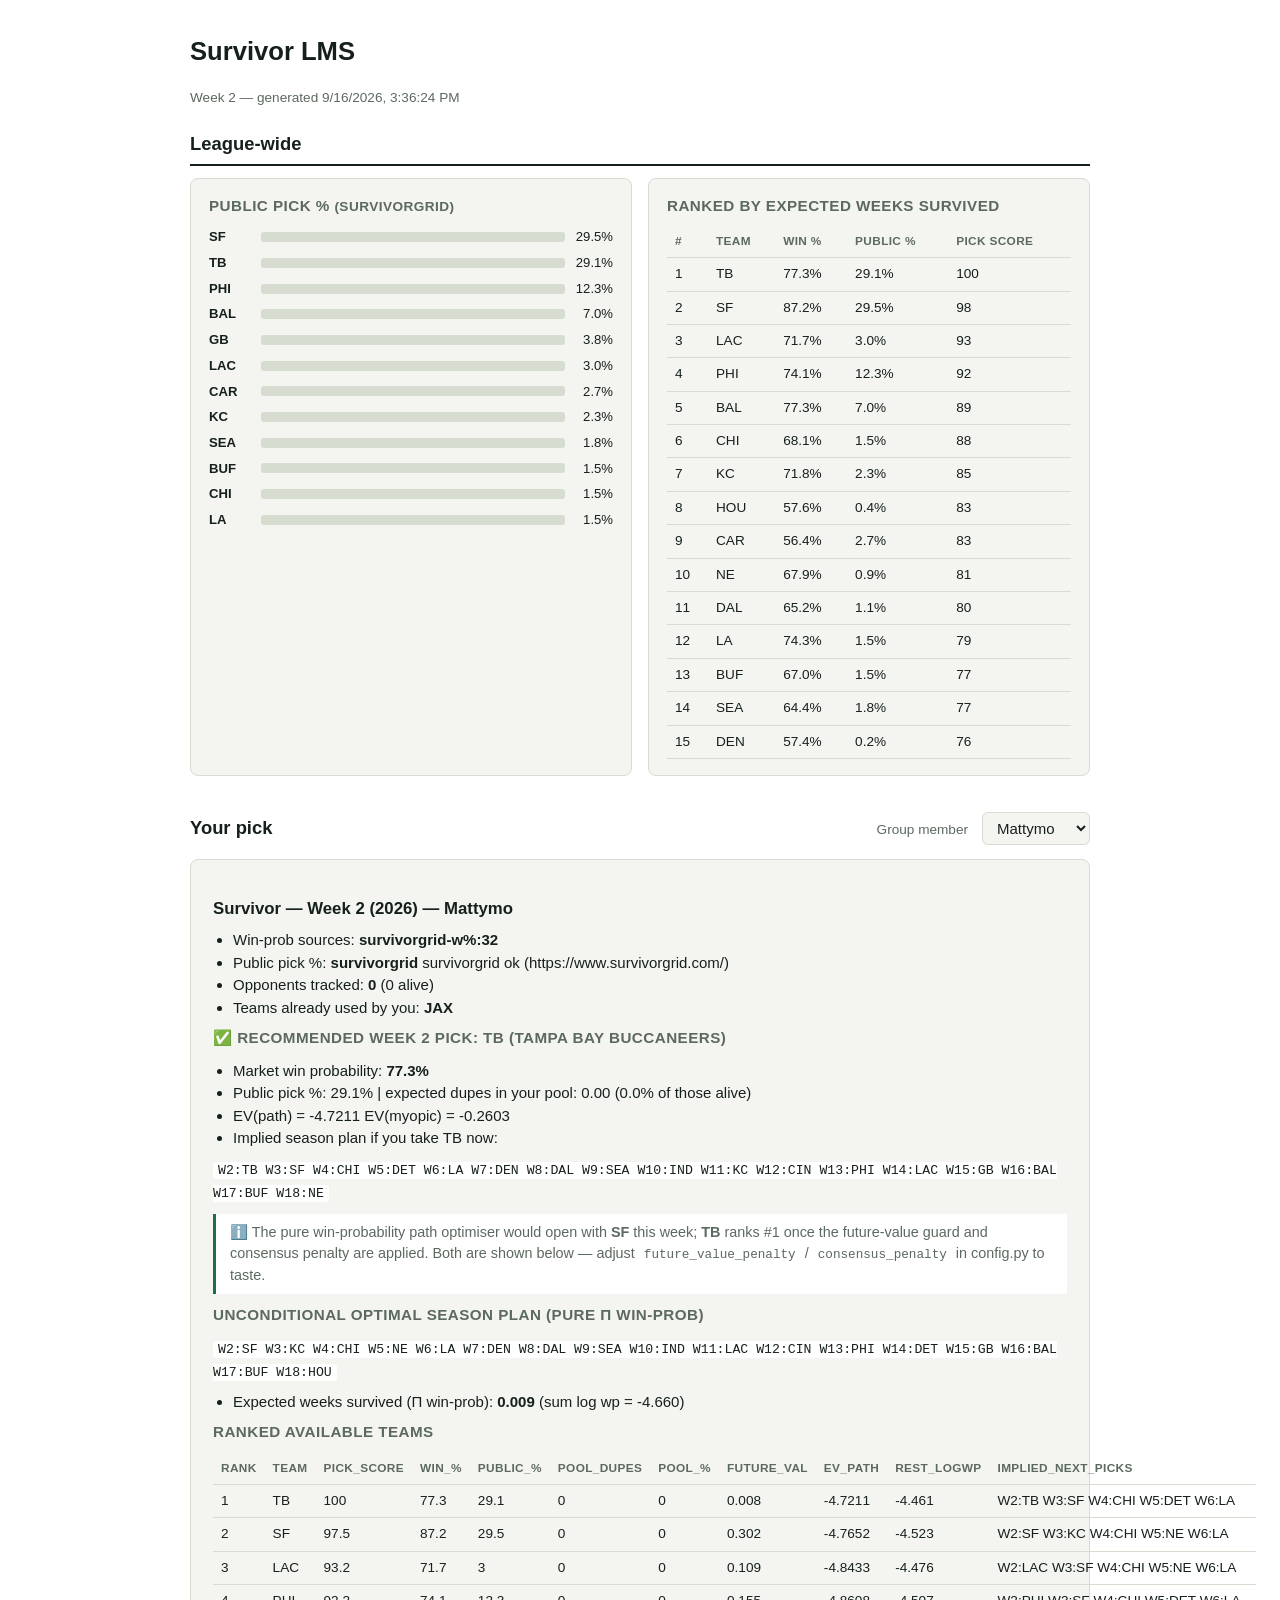
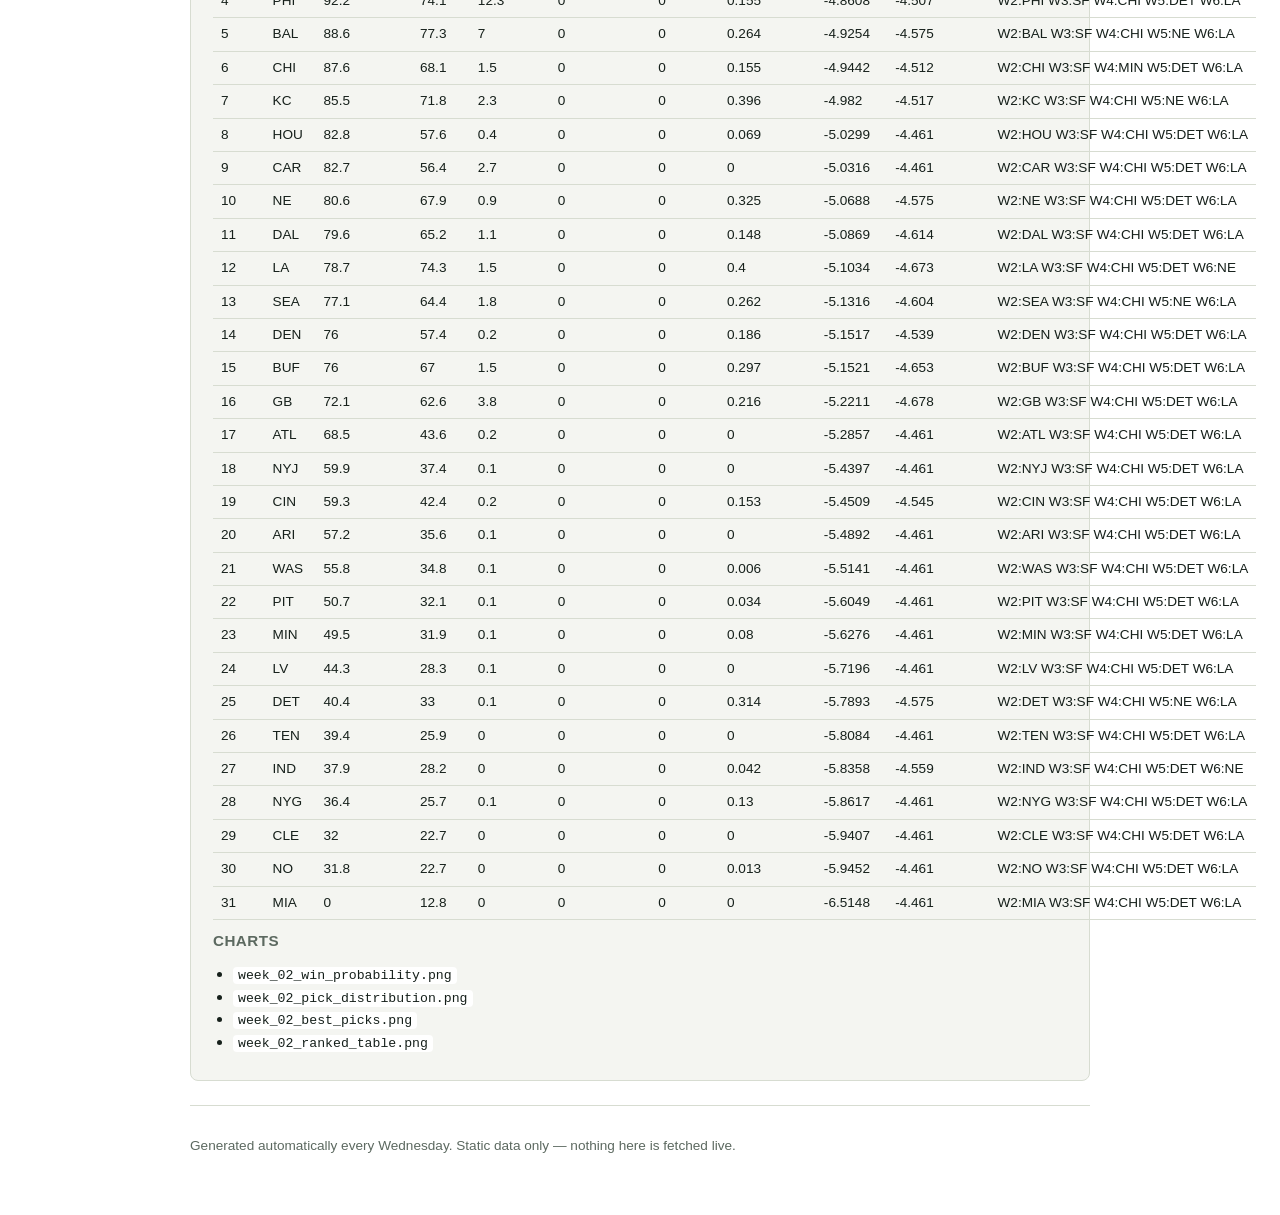
==== index.html @ 747343c5 "deploy: 231d015ce073b7ef906cd836e84398860f353da7" ====
<!doctype html>
<html lang="en">
<head>
<meta charset="utf-8">
<meta name="viewport" content="width=device-width, initial-scale=1">
<title>Survivor LMS</title>
<link rel="stylesheet" href="style.css">
</head>
<body>
  <header class="page-header">
    <h1>Survivor LMS</h1>
    <p id="week-line" class="muted">Loading…</p>
  </header>

  <main>
    <section id="shared" aria-label="League-wide data">
      <h2>League-wide</h2>
      <div class="grid-2">
        <div class="panel">
          <h3>Public pick % <span class="muted" id="pct-source"></span></h3>
          <div id="pct-bars" class="bars"></div>
        </div>
        <div class="panel">
          <h3>Ranked by expected weeks survived</h3>
          <div class="tablewrap">
            <table id="league-table">
              <thead>
                <tr><th>#</th><th>Team</th><th>Win %</th><th>Public %</th><th>Pick score</th></tr>
              </thead>
              <tbody></tbody>
            </table>
          </div>
        </div>
      </div>
    </section>

    <section id="personal" aria-label="Personal recommendation">
      <div class="personal-head">
        <h2>Your pick</h2>
        <label for="member-select" class="muted">Group member</label>
        <select id="member-select"></select>
      </div>
      <article id="personal-md" class="markdown">
        <p class="muted">Select a name above.</p>
      </article>
    </section>
  </main>

  <footer class="page-footer">
    <p class="muted">Generated automatically every Wednesday. Static data only — nothing here is fetched live.</p>
  </footer>

  <script src="app.js"></script>
</body>
</html>
---- style.css ----
:root{
  color-scheme: light dark;
  --bg: #ffffff;
  --ink: #16201b;
  --ink-muted: #5c6960;
  --line: #d7dcd1;
  --surface: #f4f5f1;
  --accent: #1f6e4a;
}
@media (prefers-color-scheme: dark){
  :root{
    --bg: #10140e;
    --ink: #e8ece2;
    --ink-muted: #93a090;
    --line: #2b332a;
    --surface: #171c15;
    --accent: #4fa678;
  }
}

*{ box-sizing: border-box; }
body{
  margin: 0;
  background: var(--bg);
  color: var(--ink);
  font: 15px/1.5 -apple-system, BlinkMacSystemFont, "Segoe UI", sans-serif;
  padding: 0 20px 48px;
}
main{ max-width: 900px; margin: 0 auto; display: flex; flex-direction: column; gap: 36px; }
h1{ font-size: 1.6rem; margin: 0; }
h2{ font-size: 1.15rem; margin: 0 0 12px; border-bottom: 2px solid var(--ink); padding-bottom: 6px; }
h3{ font-size: 0.95rem; margin: 0 0 10px; color: var(--ink-muted); text-transform: uppercase; letter-spacing: .03em; }
.muted{ color: var(--ink-muted); font-size: .85rem; }

.page-header{ max-width: 900px; margin: 32px auto 8px; display: flex; flex-direction: column; gap: 4px; }
.page-footer{ max-width: 900px; margin: 24px auto 0; padding-top: 16px; border-top: 1px solid var(--line); }

.grid-2{ display: grid; grid-template-columns: 1fr 1fr; gap: 16px; }
@media (max-width: 640px){ .grid-2{ grid-template-columns: 1fr; } }

.panel{ background: var(--surface); border: 1px solid var(--line); border-radius: 8px; padding: 16px 18px; }

.bars{ display: flex; flex-direction: column; gap: 6px; }
.bar-row{ display: grid; grid-template-columns: 44px 1fr 40px; align-items: center; gap: 8px; font-size: .82rem; }
.bar-row .abbr{ font-weight: 600; font-variant-numeric: tabular-nums; }
.bar-track{ background: var(--line); border-radius: 3px; height: 10px; overflow: hidden; }
.bar-fill{ background: var(--accent); height: 100%; }
.bar-row .pct{ text-align: right; font-variant-numeric: tabular-nums; }

.tablewrap{ overflow-x: auto; }
table{ width: 100%; border-collapse: collapse; font-size: .85rem; }
th, td{ text-align: left; padding: 6px 8px; border-bottom: 1px solid var(--line); font-variant-numeric: tabular-nums; }
th{ color: var(--ink-muted); font-weight: 600; font-size: .74rem; text-transform: uppercase; letter-spacing: .03em; }

.personal-head{ display: flex; flex-wrap: wrap; align-items: baseline; gap: 10px 14px; margin-bottom: 14px; }
.personal-head h2{ border: none; margin: 0; padding: 0; flex: 1 1 auto; }
#member-select{
  font: inherit; padding: 6px 10px; border-radius: 6px; border: 1px solid var(--line);
  background: var(--surface); color: var(--ink);
}

.markdown{ background: var(--surface); border: 1px solid var(--line); border-radius: 8px; padding: 18px 22px; }
.markdown h1{ font-size: 1.25rem; }
.markdown h2{ font-size: 1.05rem; border: none; padding: 0; margin: 18px 0 8px; }
.markdown p{ margin: 8px 0; }
.markdown ul{ margin: 8px 0; padding-left: 20px; }
.markdown blockquote{
  margin: 10px 0; padding: 8px 14px; border-left: 3px solid var(--accent);
  background: var(--bg); color: var(--ink-muted); font-size: .9rem;
}
.markdown code{ background: var(--bg); border-radius: 4px; padding: 1px 5px; font-size: .88em; }
.markdown table{ margin: 10px 0; }
.markdown table th, .markdown table td{ white-space: nowrap; }
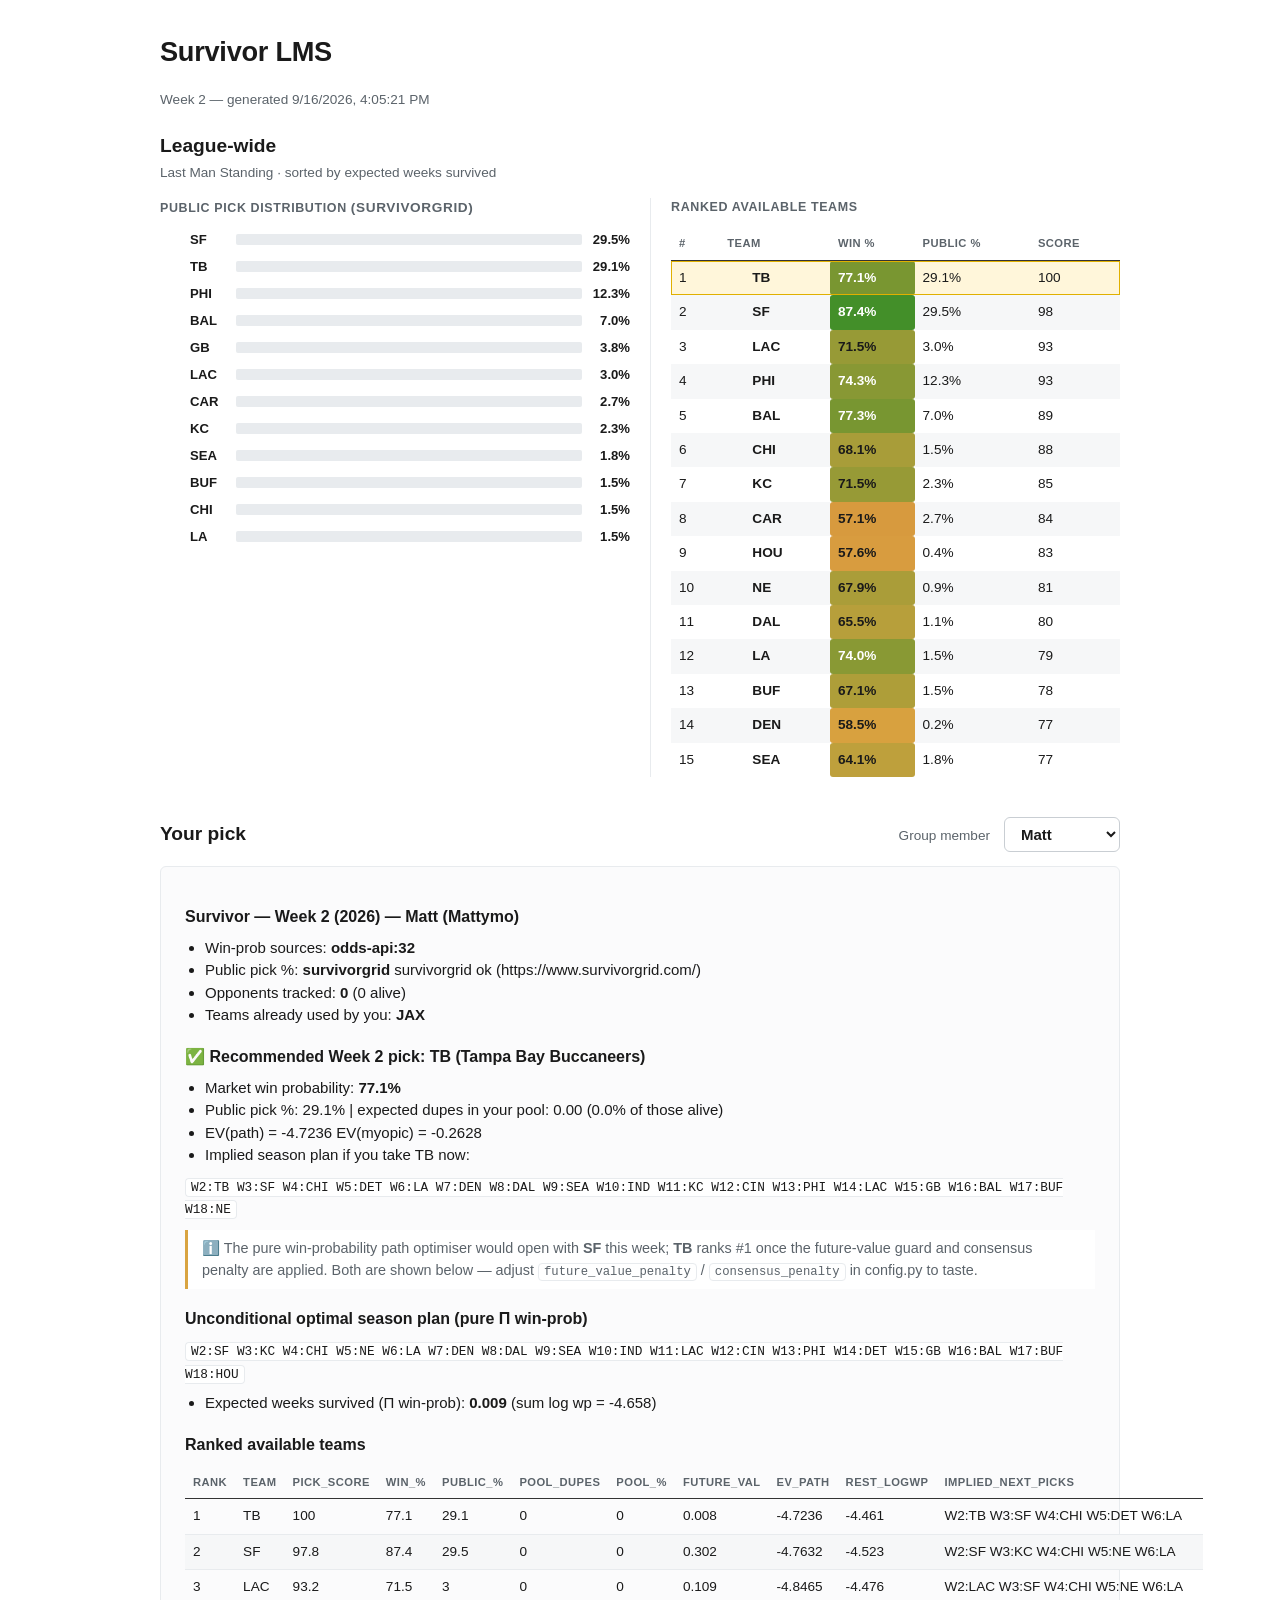
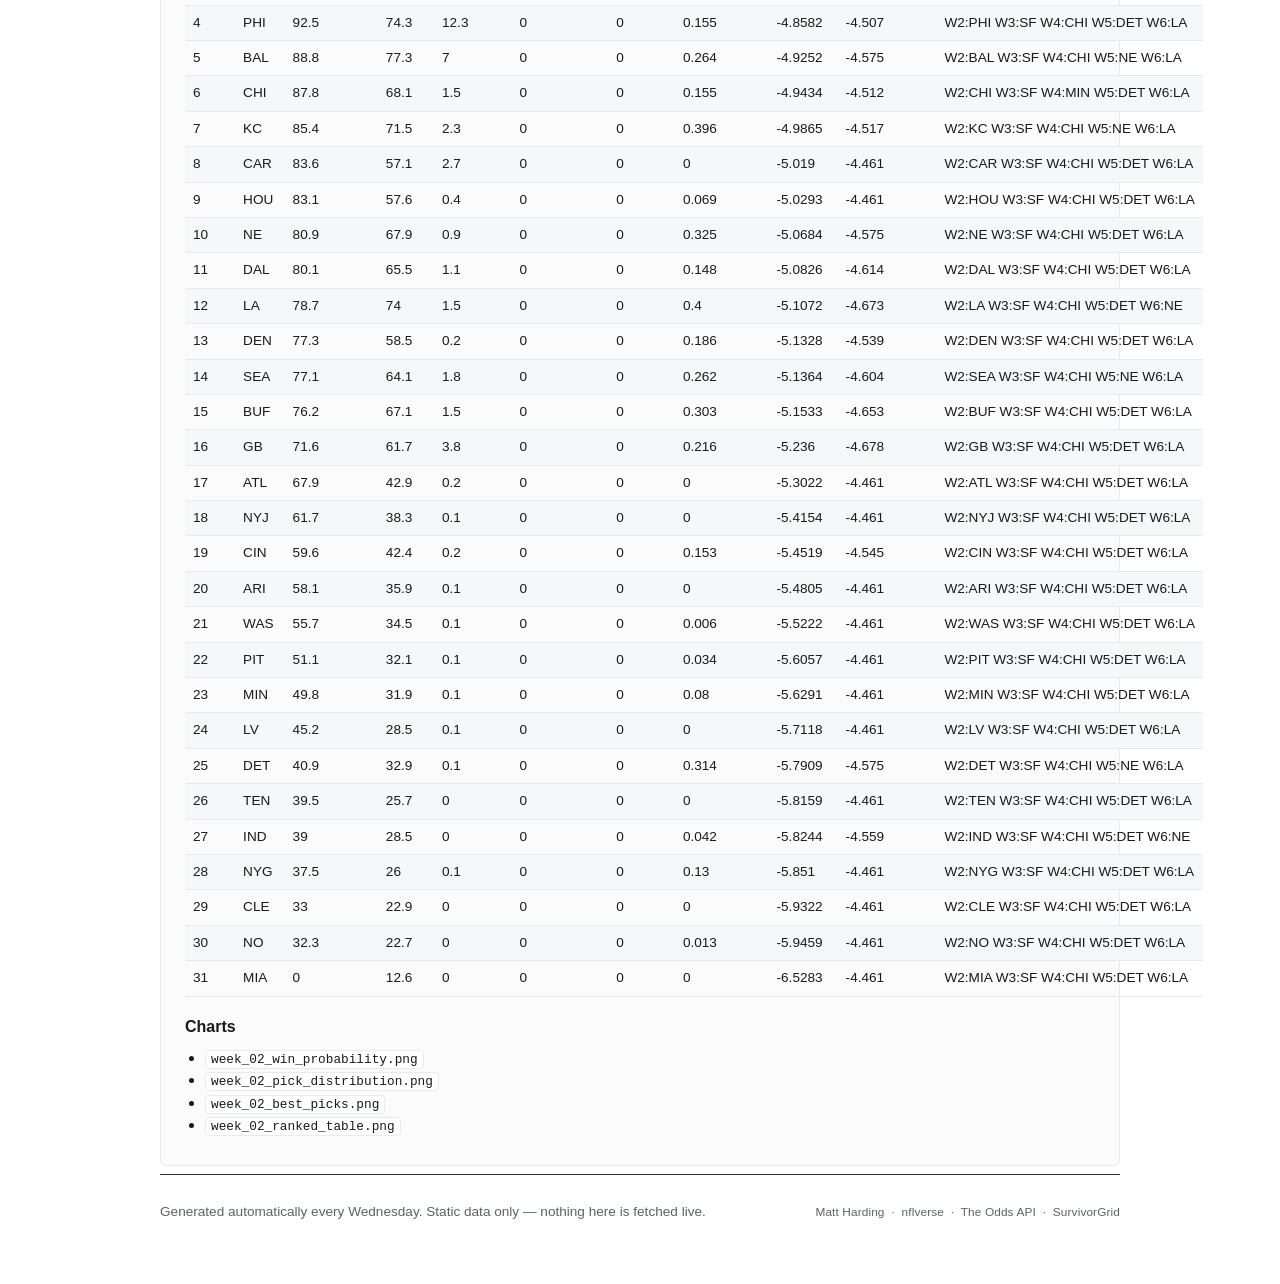
==== commit c7821c99: "deploy: 272ca584727a79f77f2ba1889701acc010c032d6" ====
--- a/index.html
+++ b/index.html
@@ -15,17 +15,18 @@
   <main>
     <section id="shared" aria-label="League-wide data">
       <h2>League-wide</h2>
+      <span class="section-sub">Last Man Standing · sorted by expected weeks survived</span>
       <div class="grid-2">
         <div class="panel">
-          <h3>Public pick % <span class="muted" id="pct-source"></span></h3>
+          <h3>Public Pick Distribution <span class="muted" id="pct-source"></span></h3>
           <div id="pct-bars" class="bars"></div>
         </div>
         <div class="panel">
-          <h3>Ranked by expected weeks survived</h3>
+          <h3>Ranked Available Teams</h3>
           <div class="tablewrap">
             <table id="league-table">
               <thead>
-                <tr><th>#</th><th>Team</th><th>Win %</th><th>Public %</th><th>Pick score</th></tr>
+                <tr><th>#</th><th>Team</th><th>Win %</th><th>Public %</th><th>Score</th></tr>
               </thead>
               <tbody></tbody>
             </table>
@@ -48,6 +49,7 @@
 
   <footer class="page-footer">
     <p class="muted">Generated automatically every Wednesday. Static data only — nothing here is fetched live.</p>
+    <p class="caption">Matt Harding &nbsp;·&nbsp; nflverse &nbsp;·&nbsp; The Odds API &nbsp;·&nbsp; SurvivorGrid</p>
   </footer>
 
   <script src="app.js"></script>
--- a/style.css
+++ b/style.css
@@ -1,20 +1,39 @@
+/* Matches the branded chart PNGs the pipeline generates (survivor_core/viz.py):
+   clean white ground, bold left-aligned titles, muted grey secondary text,
+   thin light gridlines, a red->amber->green win-probability scale, team
+   brand colours as the only strong accent, and a gold highlight on the
+   recommended pick -- same "gt-table" look as the ranked_table chart. */
 :root{
   color-scheme: light dark;
   --bg: #ffffff;
-  --ink: #16201b;
-  --ink-muted: #5c6960;
-  --line: #d7dcd1;
-  --surface: #f4f5f1;
-  --accent: #1f6e4a;
+  --surface: #fbfbfc;
+  --ink: #1a1a1a;
+  --ink-muted: #5b636a;
+  --line: #e8ebee;
+  --border: #c9ced3;
+  --stripe: #f6f7f8;
+  --divider: #333333;
+  --red: #bf1029;
+  --amber: #d9a441;
+  --green: #3f8f29;
+  --rec-bg: #fff6da;
+  --rec-border: #e0b000;
 }
 @media (prefers-color-scheme: dark){
   :root{
-    --bg: #10140e;
-    --ink: #e8ece2;
-    --ink-muted: #93a090;
-    --line: #2b332a;
-    --surface: #171c15;
-    --accent: #4fa678;
+    --bg: #14171a;
+    --surface: #1a1e22;
+    --ink: #f1f2f4;
+    --ink-muted: #9aa3ab;
+    --line: #262b30;
+    --border: #3a4048;
+    --stripe: #1e2226;
+    --divider: #cfd3d6;
+    --red: #ef5b56;
+    --amber: #e8b45a;
+    --green: #5fbf62;
+    --rec-bg: #35300f;
+    --rec-border: #caa53a;
   }
 }
 
@@ -23,51 +42,75 @@
   margin: 0;
   background: var(--bg);
   color: var(--ink);
-  font: 15px/1.5 -apple-system, BlinkMacSystemFont, "Segoe UI", sans-serif;
+  font: 15px/1.5 -apple-system, BlinkMacSystemFont, "Segoe UI", Helvetica, Arial, sans-serif;
   padding: 0 20px 48px;
 }
-main{ max-width: 900px; margin: 0 auto; display: flex; flex-direction: column; gap: 36px; }
-h1{ font-size: 1.6rem; margin: 0; }
-h2{ font-size: 1.15rem; margin: 0 0 12px; border-bottom: 2px solid var(--ink); padding-bottom: 6px; }
-h3{ font-size: 0.95rem; margin: 0 0 10px; color: var(--ink-muted); text-transform: uppercase; letter-spacing: .03em; }
+main{ max-width: 960px; margin: 0 auto; display: flex; flex-direction: column; gap: 40px; }
+h1{ font-size: 1.7rem; font-weight: 800; margin: 0; letter-spacing: -.01em; }
+h2{ font-size: 1.2rem; font-weight: 800; margin: 0 0 2px; color: var(--ink); }
+h2 + .section-sub{ display: block; margin: 0 0 14px; }
+h3{
+  font-size: .78rem; margin: 0 0 12px; color: var(--ink-muted);
+  text-transform: uppercase; letter-spacing: .05em; font-weight: 700;
+}
 .muted{ color: var(--ink-muted); font-size: .85rem; }
+.section-sub{ color: var(--ink-muted); font-size: .85rem; }
 
-.page-header{ max-width: 900px; margin: 32px auto 8px; display: flex; flex-direction: column; gap: 4px; }
-.page-footer{ max-width: 900px; margin: 24px auto 0; padding-top: 16px; border-top: 1px solid var(--line); }
+.page-header{ max-width: 960px; margin: 32px auto 8px; display: flex; flex-direction: column; gap: 4px; }
+.page-footer{
+  max-width: 960px; margin: 8px auto 0; padding-top: 14px; border-top: 1px solid var(--divider);
+  display: flex; justify-content: space-between; align-items: baseline; gap: 12px; flex-wrap: wrap;
+}
+.caption{ font-size: .74rem; color: var(--ink-muted); letter-spacing: .01em; }
 
-.grid-2{ display: grid; grid-template-columns: 1fr 1fr; gap: 16px; }
+.grid-2{ display: grid; grid-template-columns: 1fr 1fr; gap: 20px; }
 @media (max-width: 640px){ .grid-2{ grid-template-columns: 1fr; } }
 
-.panel{ background: var(--surface); border: 1px solid var(--line); border-radius: 8px; padding: 16px 18px; }
+.panel{ background: var(--bg); border: none; padding: 0; }
+.panel + .panel{ border-left: 1px solid var(--line); padding-left: 20px; }
+@media (max-width: 640px){ .panel + .panel{ border-left: none; padding-left: 0; border-top: 1px solid var(--line); padding-top: 16px; } }
 
-.bars{ display: flex; flex-direction: column; gap: 6px; }
-.bar-row{ display: grid; grid-template-columns: 44px 1fr 40px; align-items: center; gap: 8px; font-size: .82rem; }
-.bar-row .abbr{ font-weight: 600; font-variant-numeric: tabular-nums; }
-.bar-track{ background: var(--line); border-radius: 3px; height: 10px; overflow: hidden; }
-.bar-fill{ background: var(--accent); height: 100%; }
-.bar-row .pct{ text-align: right; font-variant-numeric: tabular-nums; }
+.bars{ display: flex; flex-direction: column; gap: 7px; }
+.bar-row{ display: grid; grid-template-columns: 22px 38px 1fr 40px; align-items: center; gap: 8px; font-size: .82rem; }
+.bar-row .logo{ width: 20px; height: 20px; object-fit: contain; }
+.bar-row .abbr{ font-weight: 700; font-variant-numeric: tabular-nums; }
+.bar-track{ background: var(--line); border-radius: 2px; height: 11px; overflow: hidden; }
+.bar-fill{ height: 100%; opacity: .92; }
+.bar-row .pct{ text-align: right; font-variant-numeric: tabular-nums; font-weight: 600; }
 
 .tablewrap{ overflow-x: auto; }
 table{ width: 100%; border-collapse: collapse; font-size: .85rem; }
-th, td{ text-align: left; padding: 6px 8px; border-bottom: 1px solid var(--line); font-variant-numeric: tabular-nums; }
-th{ color: var(--ink-muted); font-weight: 600; font-size: .74rem; text-transform: uppercase; letter-spacing: .03em; }
+th, td{ text-align: left; padding: 7px 8px; font-variant-numeric: tabular-nums; }
+th{
+  color: var(--ink-muted); font-weight: 700; font-size: .7rem; text-transform: uppercase;
+  letter-spacing: .04em; border-bottom: 1.5px solid var(--divider); padding-bottom: 8px;
+}
+tbody tr:nth-child(even){ background: var(--stripe); }
+tbody tr.is-rec{ background: var(--rec-bg); outline: 1.5px solid var(--rec-border); outline-offset: -1.5px; }
+td.team-cell{ display: flex; align-items: center; gap: 7px; font-weight: 700; }
+td.team-cell img{ width: 18px; height: 18px; object-fit: contain; }
+td.scale-cell{ font-weight: 700; border-radius: 3px; }
 
 .personal-head{ display: flex; flex-wrap: wrap; align-items: baseline; gap: 10px 14px; margin-bottom: 14px; }
-.personal-head h2{ border: none; margin: 0; padding: 0; flex: 1 1 auto; }
+.personal-head h2{ margin: 0; flex: 1 1 auto; }
 #member-select{
-  font: inherit; padding: 6px 10px; border-radius: 6px; border: 1px solid var(--line);
-  background: var(--surface); color: var(--ink);
+  font: inherit; font-weight: 600; padding: 7px 12px; border-radius: 6px; border: 1px solid var(--border);
+  background: var(--bg); color: var(--ink);
 }
 
-.markdown{ background: var(--surface); border: 1px solid var(--line); border-radius: 8px; padding: 18px 22px; }
-.markdown h1{ font-size: 1.25rem; }
-.markdown h2{ font-size: 1.05rem; border: none; padding: 0; margin: 18px 0 8px; }
+.markdown{ background: var(--surface); border: 1px solid var(--line); border-radius: 6px; padding: 20px 24px; }
+.markdown h1{ font-size: 1.3rem; font-weight: 800; }
+.markdown h2, .markdown h3{
+  font-size: 1rem; text-transform: none; letter-spacing: 0; font-weight: 800; color: var(--ink);
+  margin: 18px 0 8px; padding: 0;
+}
 .markdown p{ margin: 8px 0; }
 .markdown ul{ margin: 8px 0; padding-left: 20px; }
 .markdown blockquote{
-  margin: 10px 0; padding: 8px 14px; border-left: 3px solid var(--accent);
+  margin: 10px 0; padding: 8px 14px; border-left: 3px solid var(--amber);
   background: var(--bg); color: var(--ink-muted); font-size: .9rem;
 }
-.markdown code{ background: var(--bg); border-radius: 4px; padding: 1px 5px; font-size: .88em; }
+.markdown code{ background: var(--bg); border: 1px solid var(--line); border-radius: 4px; padding: 1px 5px; font-size: .85em; }
 .markdown table{ margin: 10px 0; }
-.markdown table th, .markdown table td{ white-space: nowrap; }
+.markdown table th{ border-bottom: 1.5px solid var(--divider); }
+.markdown table td{ border-bottom: 1px solid var(--line); white-space: nowrap; }
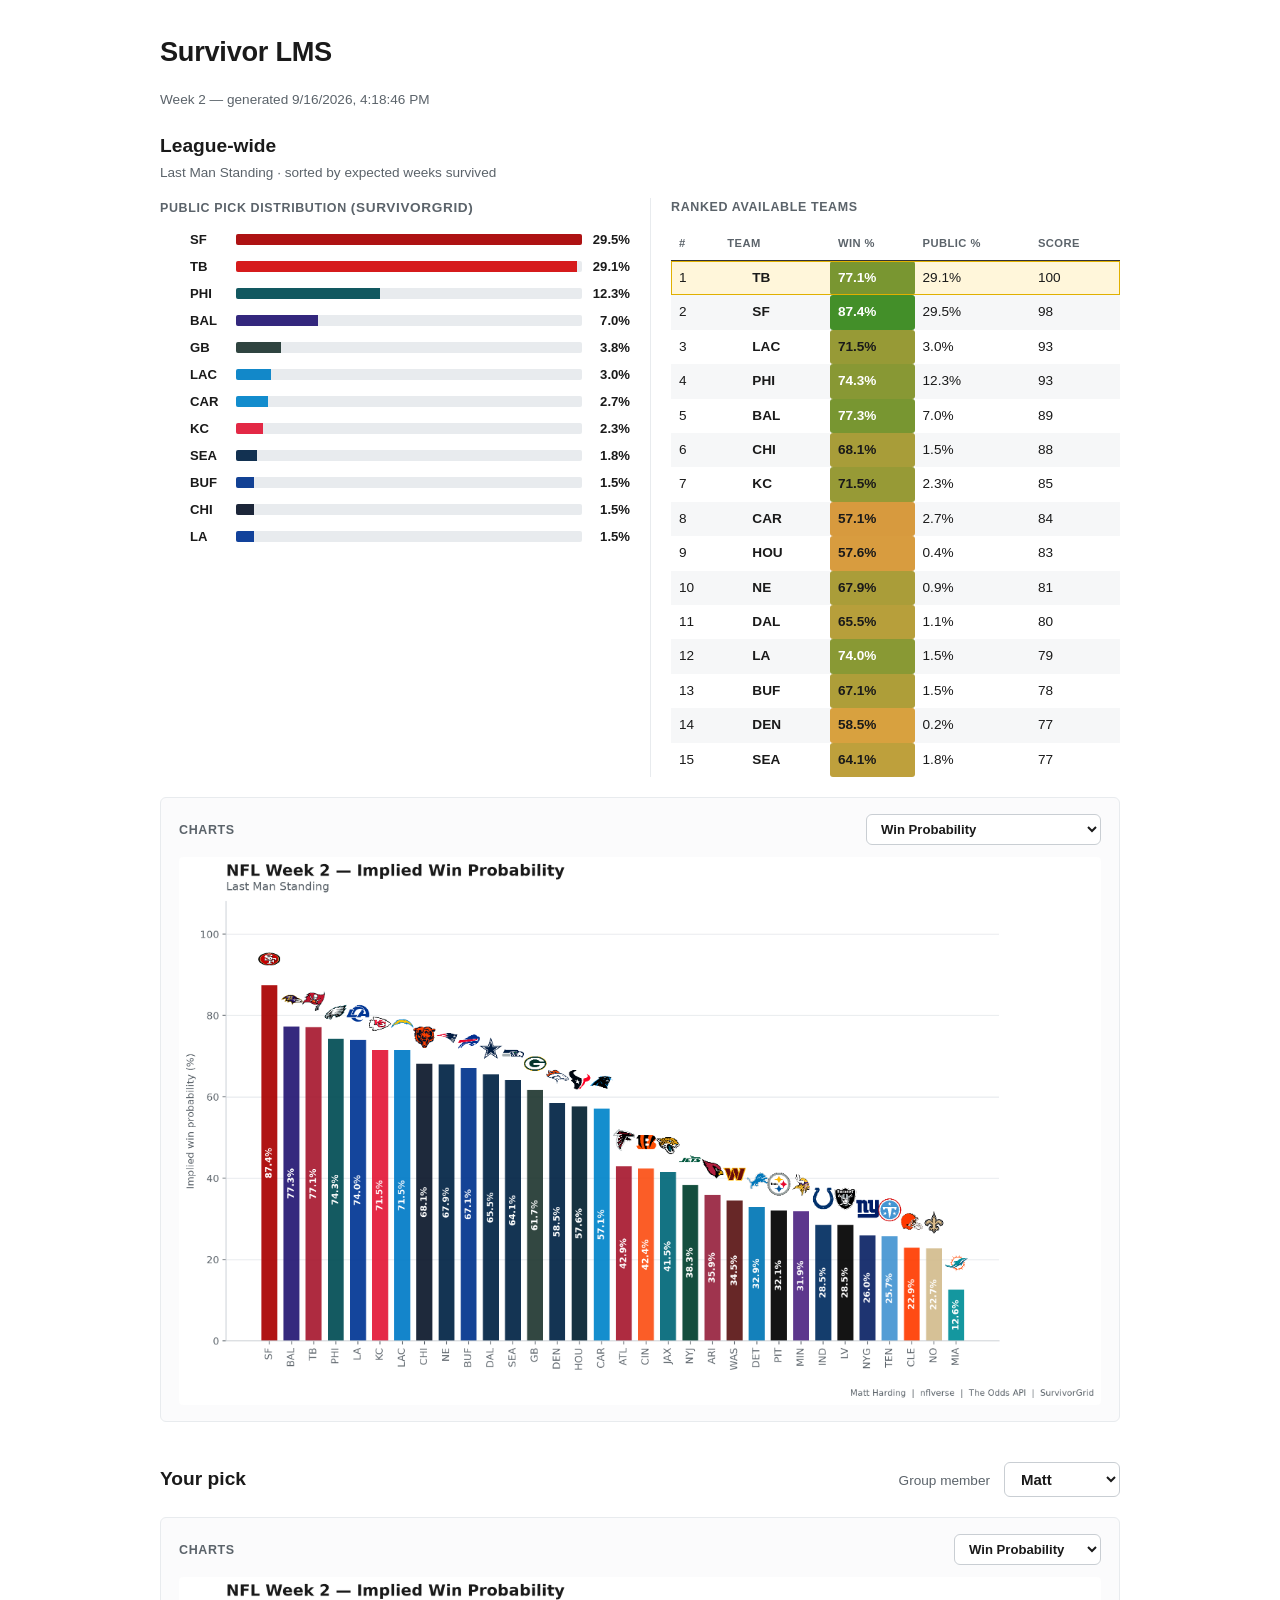
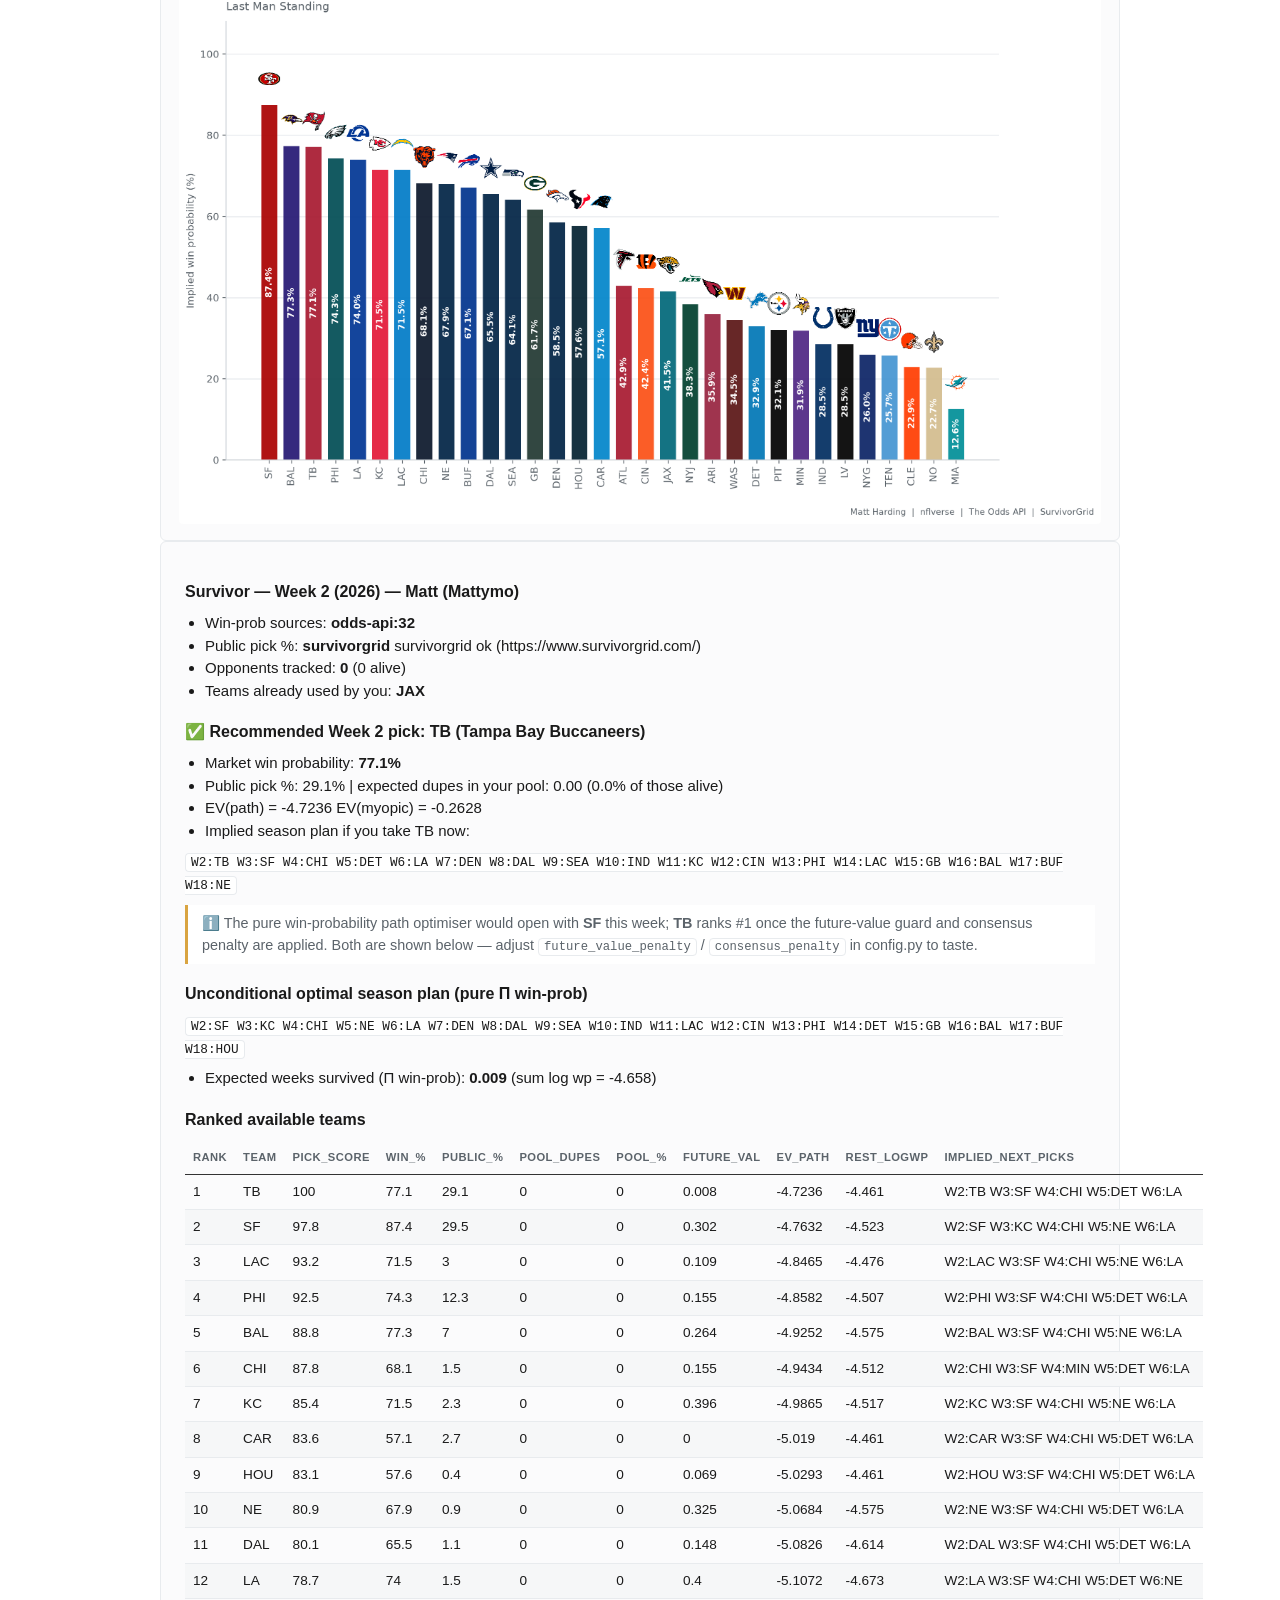
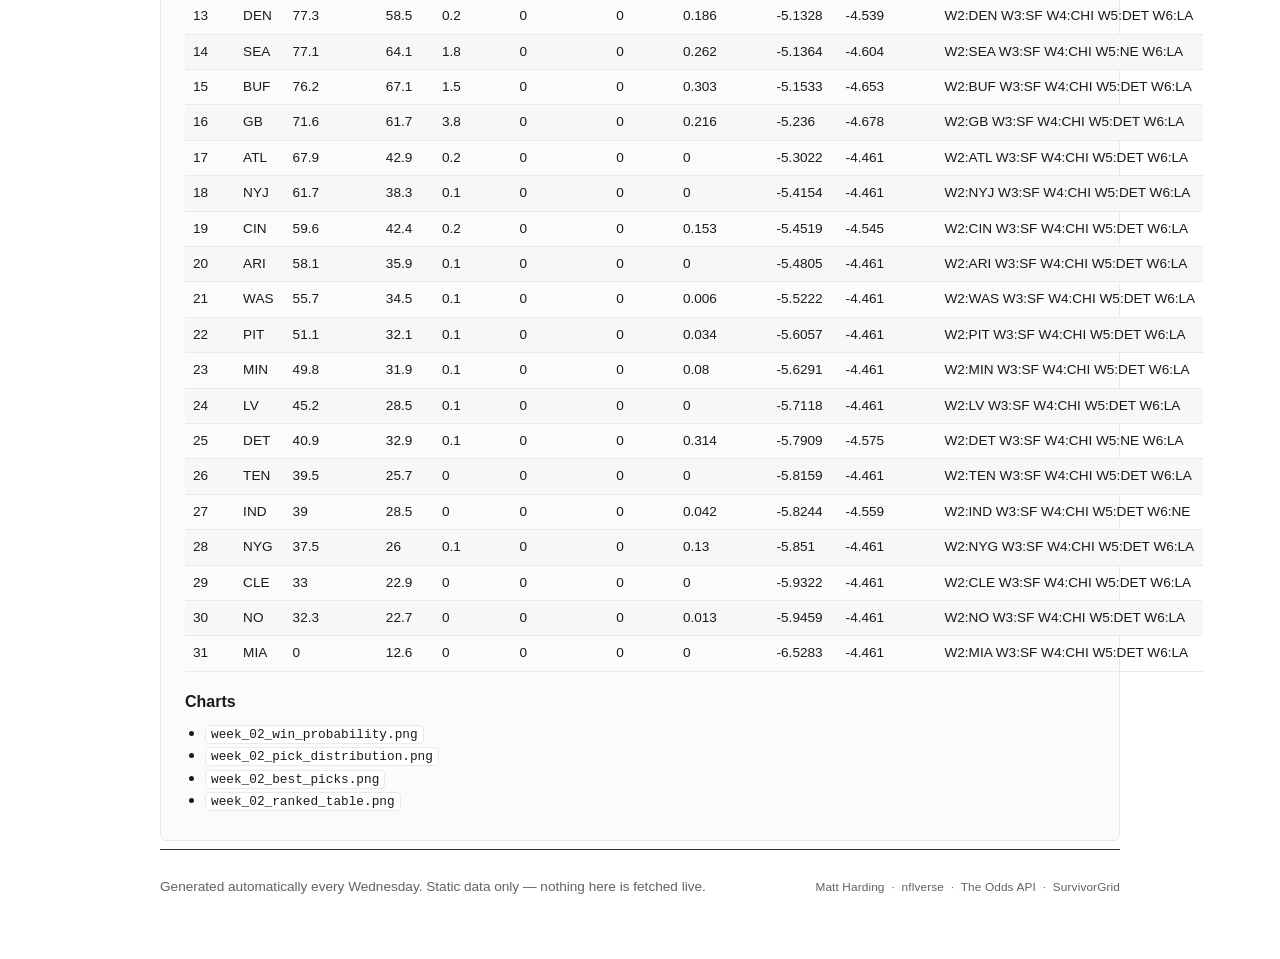
==== commit 2fa09b63: "deploy: 12f1ae8c55c89c4d754365839c3d005b5cd35703" ====
--- a/index.html
+++ b/index.html
@@ -33,6 +33,14 @@
           </div>
         </div>
       </div>
+
+      <div class="chart-viewer">
+        <div class="chart-viewer-head">
+          <h3>Charts</h3>
+          <select id="shared-chart-select"></select>
+        </div>
+        <img id="shared-chart-img" alt="Chart" loading="lazy">
+      </div>
     </section>
 
     <section id="personal" aria-label="Personal recommendation">
@@ -41,6 +49,15 @@
         <label for="member-select" class="muted">Group member</label>
         <select id="member-select"></select>
       </div>
+
+      <div class="chart-viewer">
+        <div class="chart-viewer-head">
+          <h3>Charts</h3>
+          <select id="personal-chart-select"></select>
+        </div>
+        <img id="personal-chart-img" alt="Chart" loading="lazy">
+      </div>
+
       <article id="personal-md" class="markdown">
         <p class="muted">Select a name above.</p>
       </article>
--- a/style.css
+++ b/style.css
@@ -75,7 +75,7 @@
 .bar-row .logo{ width: 20px; height: 20px; object-fit: contain; }
 .bar-row .abbr{ font-weight: 700; font-variant-numeric: tabular-nums; }
 .bar-track{ background: var(--line); border-radius: 2px; height: 11px; overflow: hidden; }
-.bar-fill{ height: 100%; opacity: .92; }
+.bar-fill{ display: block; height: 100%; opacity: .92; } /* span is inline by default -- width is a no-op without this */
 .bar-row .pct{ text-align: right; font-variant-numeric: tabular-nums; font-weight: 600; }
 
 .tablewrap{ overflow-x: auto; }
@@ -90,6 +90,18 @@
 td.team-cell{ display: flex; align-items: center; gap: 7px; font-weight: 700; }
 td.team-cell img{ width: 18px; height: 18px; object-fit: contain; }
 td.scale-cell{ font-weight: 700; border-radius: 3px; }
+
+.chart-viewer{
+  margin-top: 20px; background: var(--surface); border: 1px solid var(--line);
+  border-radius: 6px; padding: 16px 18px;
+}
+.chart-viewer-head{ display: flex; align-items: baseline; justify-content: space-between; gap: 12px; margin-bottom: 12px; }
+.chart-viewer-head h3{ margin: 0; }
+.chart-viewer select{
+  font: inherit; font-weight: 600; font-size: .82rem; padding: 6px 10px; border-radius: 6px;
+  border: 1px solid var(--border); background: var(--bg); color: var(--ink);
+}
+.chart-viewer img{ display: block; width: 100%; height: auto; border-radius: 4px; background: #fff; }
 
 .personal-head{ display: flex; flex-wrap: wrap; align-items: baseline; gap: 10px 14px; margin-bottom: 14px; }
 .personal-head h2{ margin: 0; flex: 1 1 auto; }
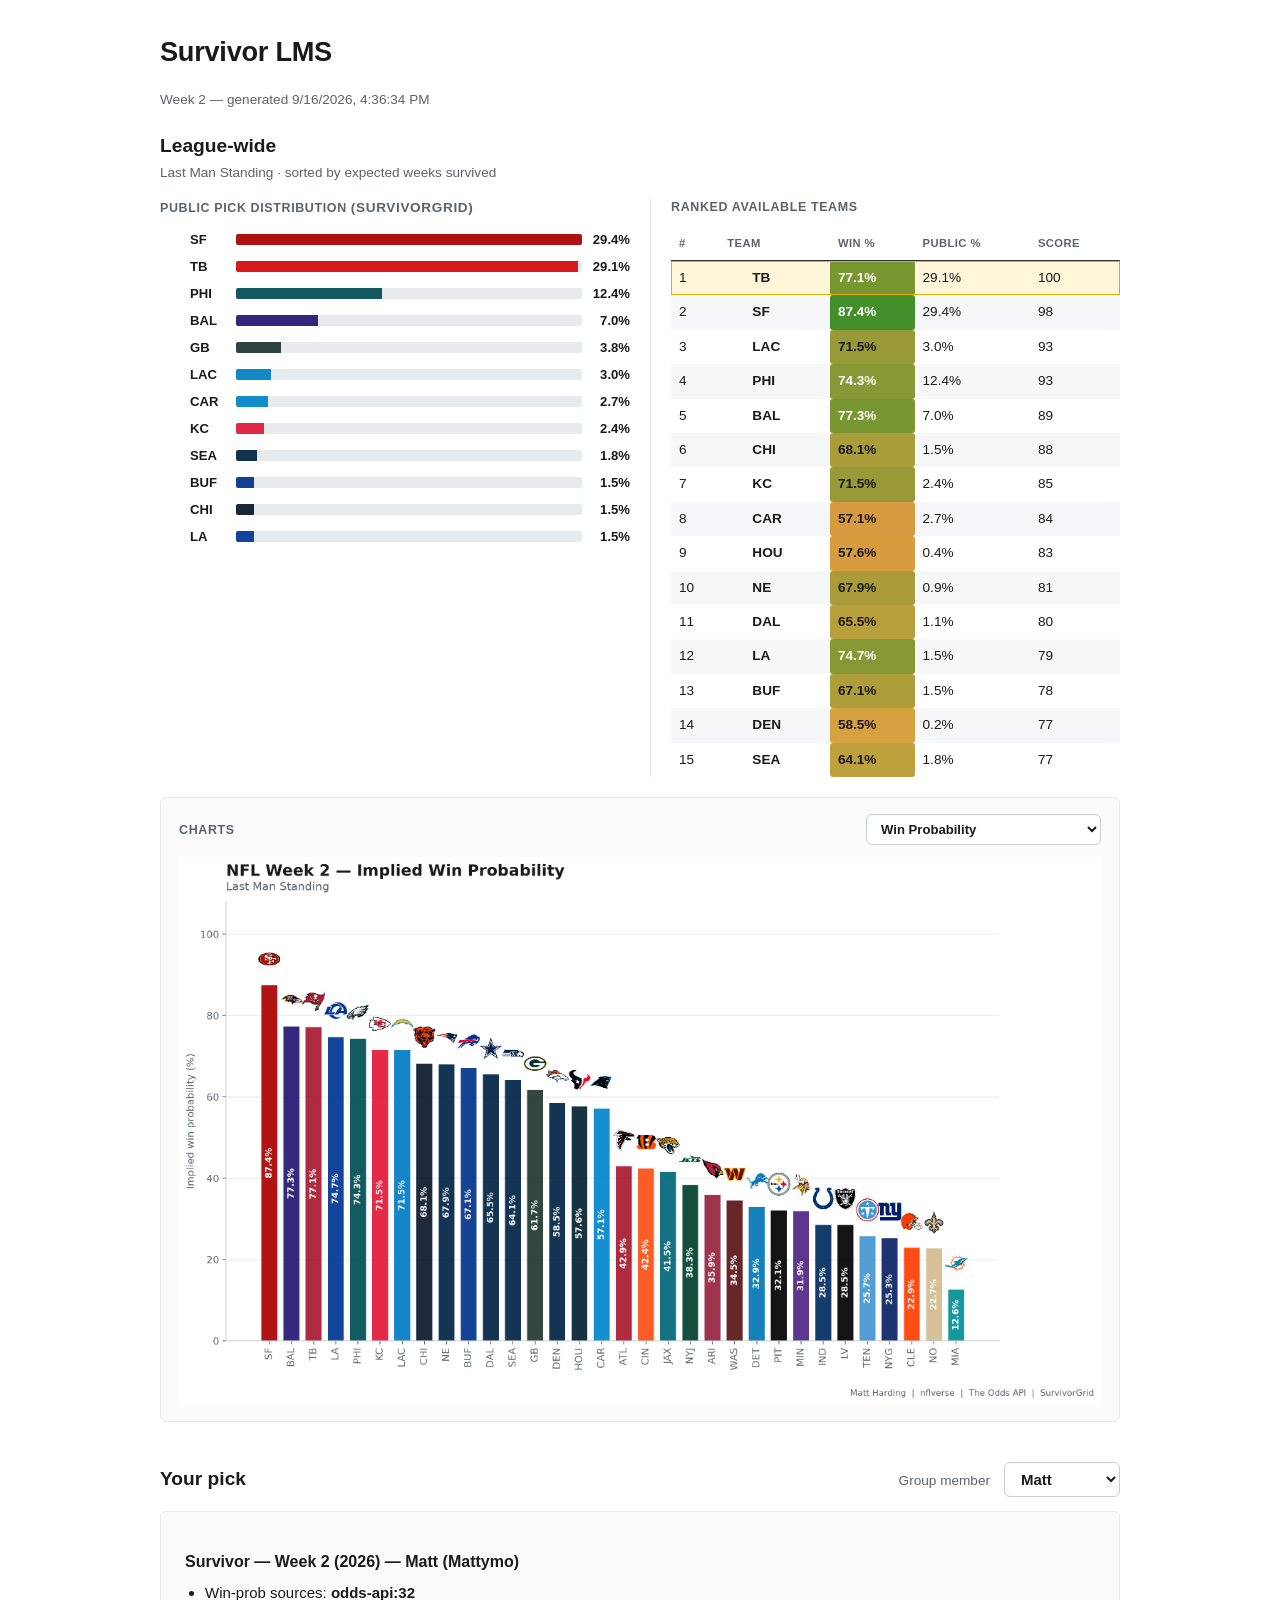
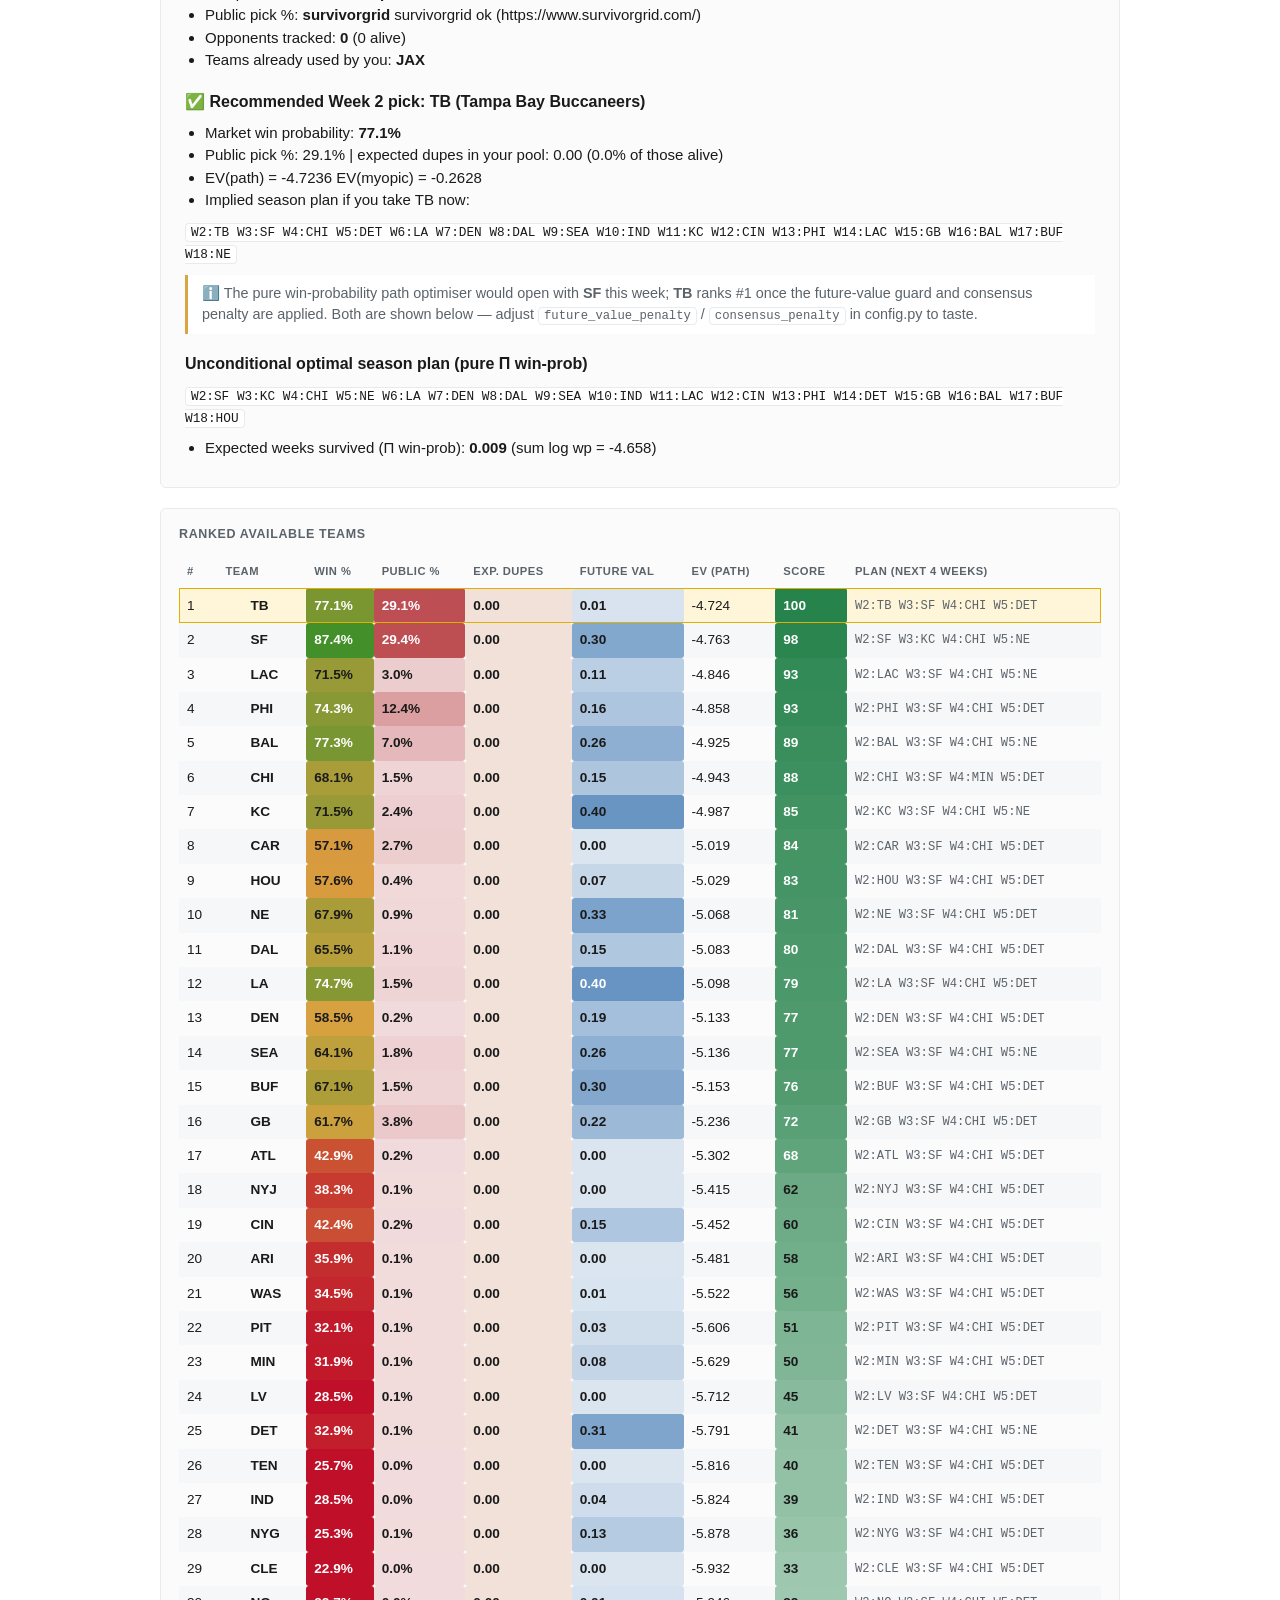
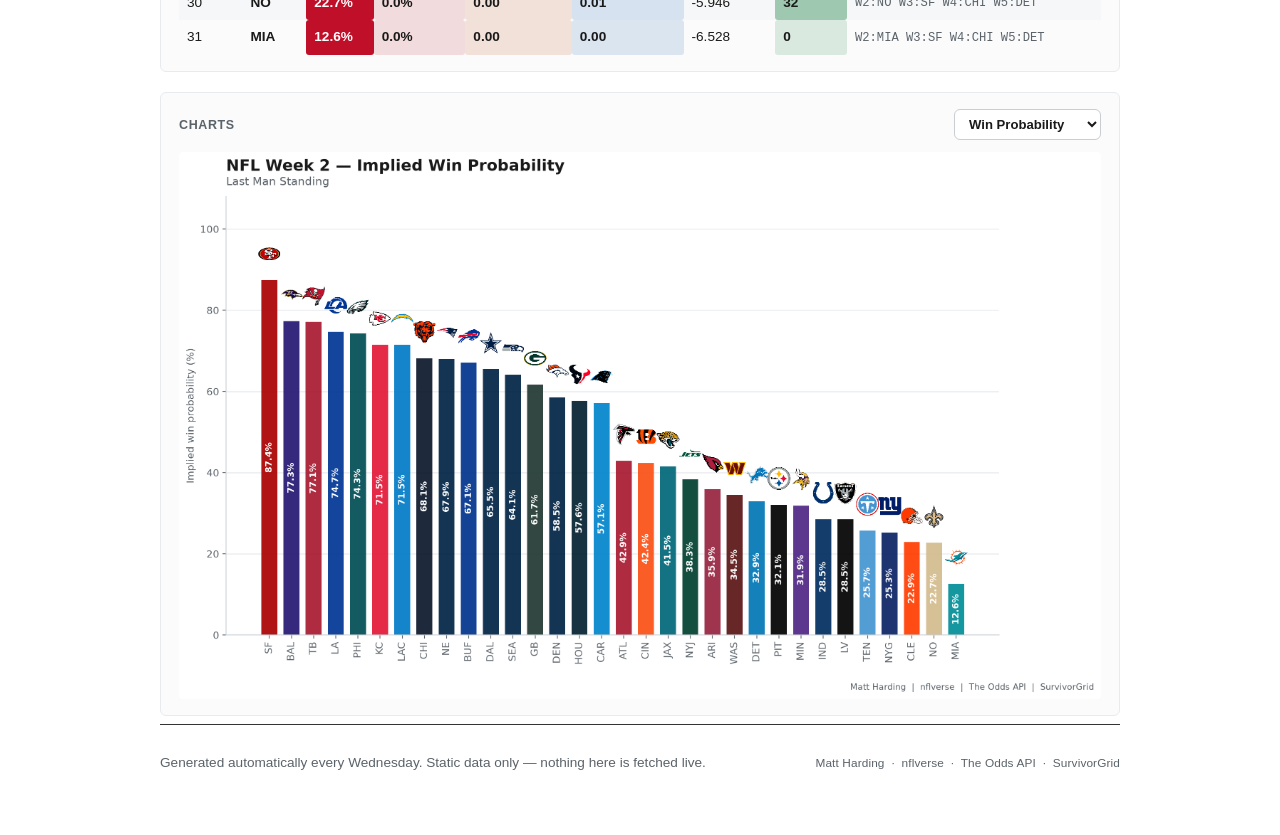
==== commit b978ad6b: "deploy: c5d32e484bfff53b036535c3a088d639dcd715b2" ====
--- a/index.html
+++ b/index.html
@@ -50,6 +50,12 @@
         <select id="member-select"></select>
       </div>
 
+      <article id="personal-md" class="markdown">
+        <p class="muted">Select a name above.</p>
+      </article>
+
+      <div id="personal-table-wrap" class="table-panel"></div>
+
       <div class="chart-viewer">
         <div class="chart-viewer-head">
           <h3>Charts</h3>
@@ -57,10 +63,6 @@
         </div>
         <img id="personal-chart-img" alt="Chart" loading="lazy">
       </div>
-
-      <article id="personal-md" class="markdown">
-        <p class="muted">Select a name above.</p>
-      </article>
     </section>
   </main>
 
--- a/style.css
+++ b/style.css
@@ -4,7 +4,7 @@
    brand colours as the only strong accent, and a gold highlight on the
    recommended pick -- same "gt-table" look as the ranked_table chart. */
 :root{
-  color-scheme: light dark;
+  color-scheme: light;
   --bg: #ffffff;
   --surface: #fbfbfc;
   --ink: #1a1a1a;
@@ -18,23 +18,6 @@
   --green: #3f8f29;
   --rec-bg: #fff6da;
   --rec-border: #e0b000;
-}
-@media (prefers-color-scheme: dark){
-  :root{
-    --bg: #14171a;
-    --surface: #1a1e22;
-    --ink: #f1f2f4;
-    --ink-muted: #9aa3ab;
-    --line: #262b30;
-    --border: #3a4048;
-    --stripe: #1e2226;
-    --divider: #cfd3d6;
-    --red: #ef5b56;
-    --amber: #e8b45a;
-    --green: #5fbf62;
-    --rec-bg: #35300f;
-    --rec-border: #caa53a;
-  }
 }
 
 *{ box-sizing: border-box; }
@@ -90,6 +73,13 @@
 td.team-cell{ display: flex; align-items: center; gap: 7px; font-weight: 700; }
 td.team-cell img{ width: 18px; height: 18px; object-fit: contain; }
 td.scale-cell{ font-weight: 700; border-radius: 3px; }
+td.plan-cell{ font-family: ui-monospace, "SFMono-Regular", Consolas, monospace; font-size: .76rem; color: var(--ink-muted); white-space: nowrap; }
+
+.table-panel{
+  margin-top: 20px; background: var(--surface); border: 1px solid var(--line);
+  border-radius: 6px; padding: 16px 18px;
+}
+.table-panel:empty{ display: none; }
 
 .chart-viewer{
   margin-top: 20px; background: var(--surface); border: 1px solid var(--line);
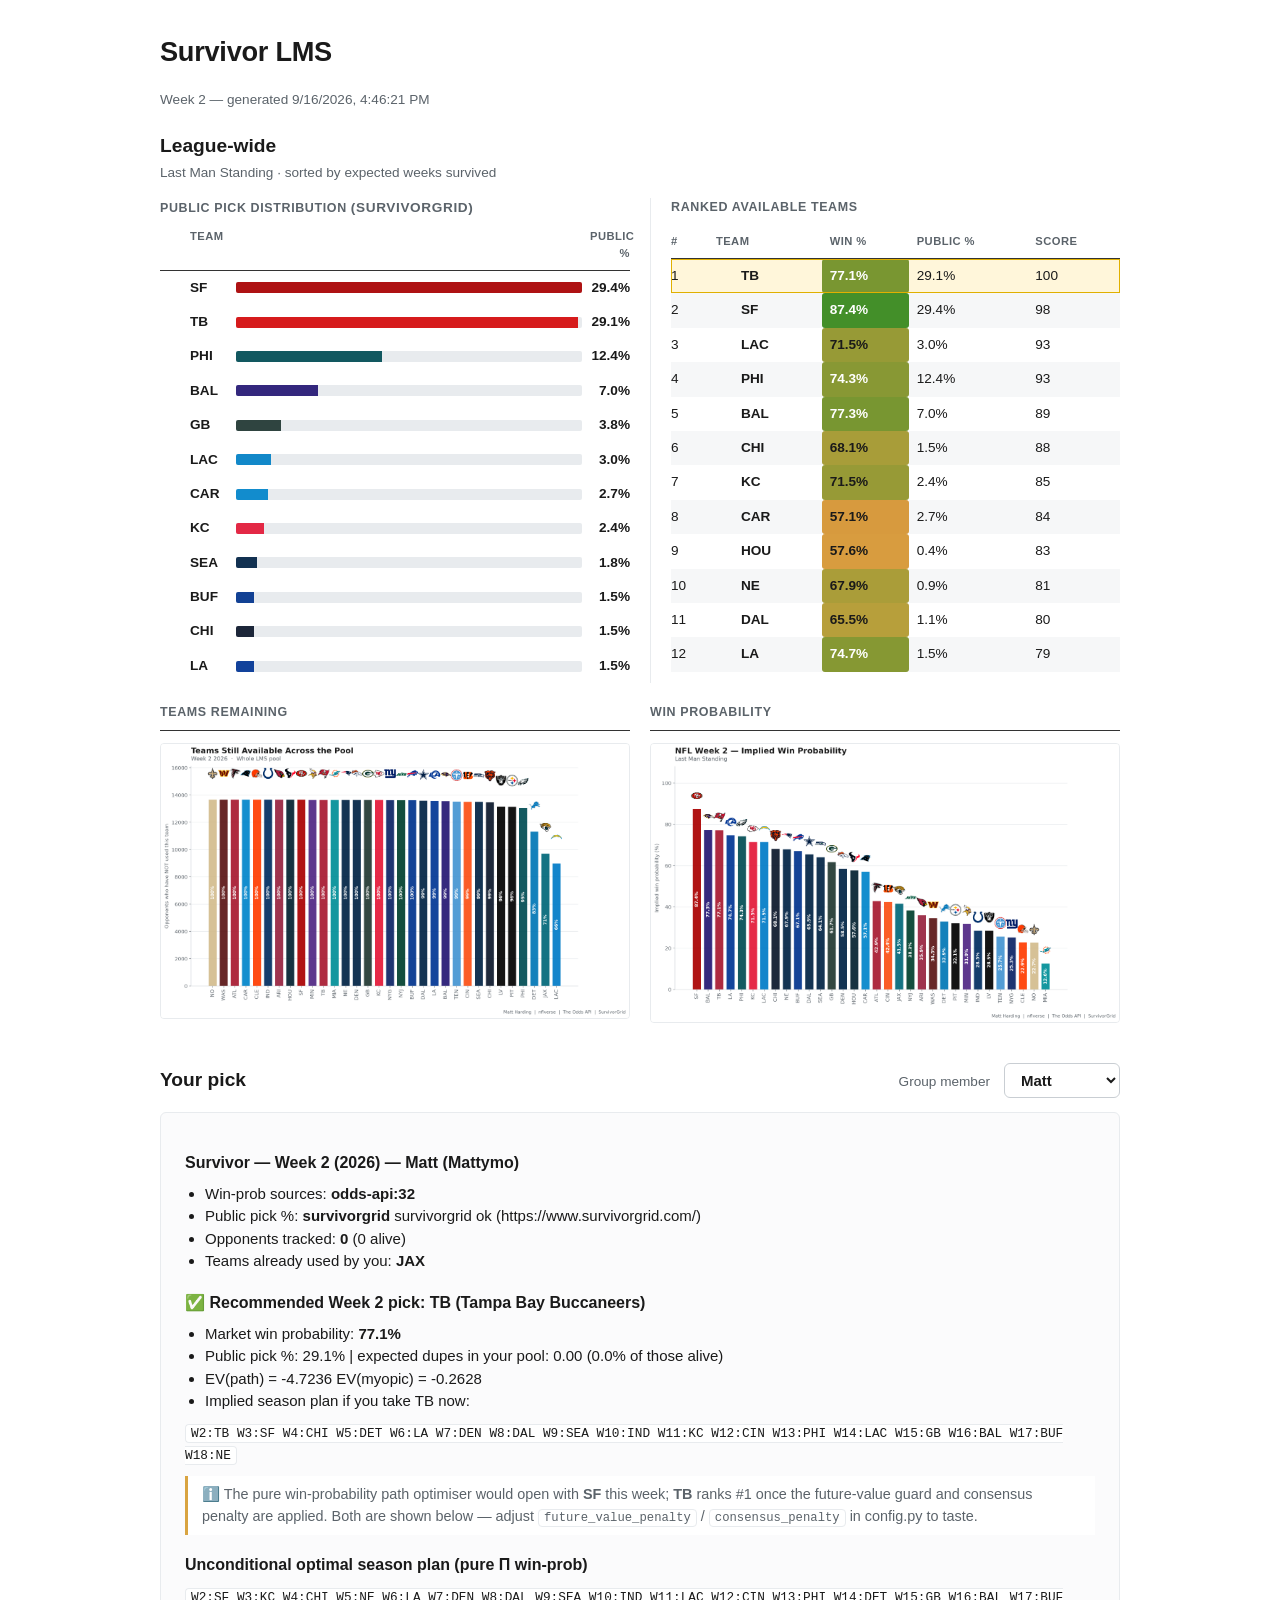
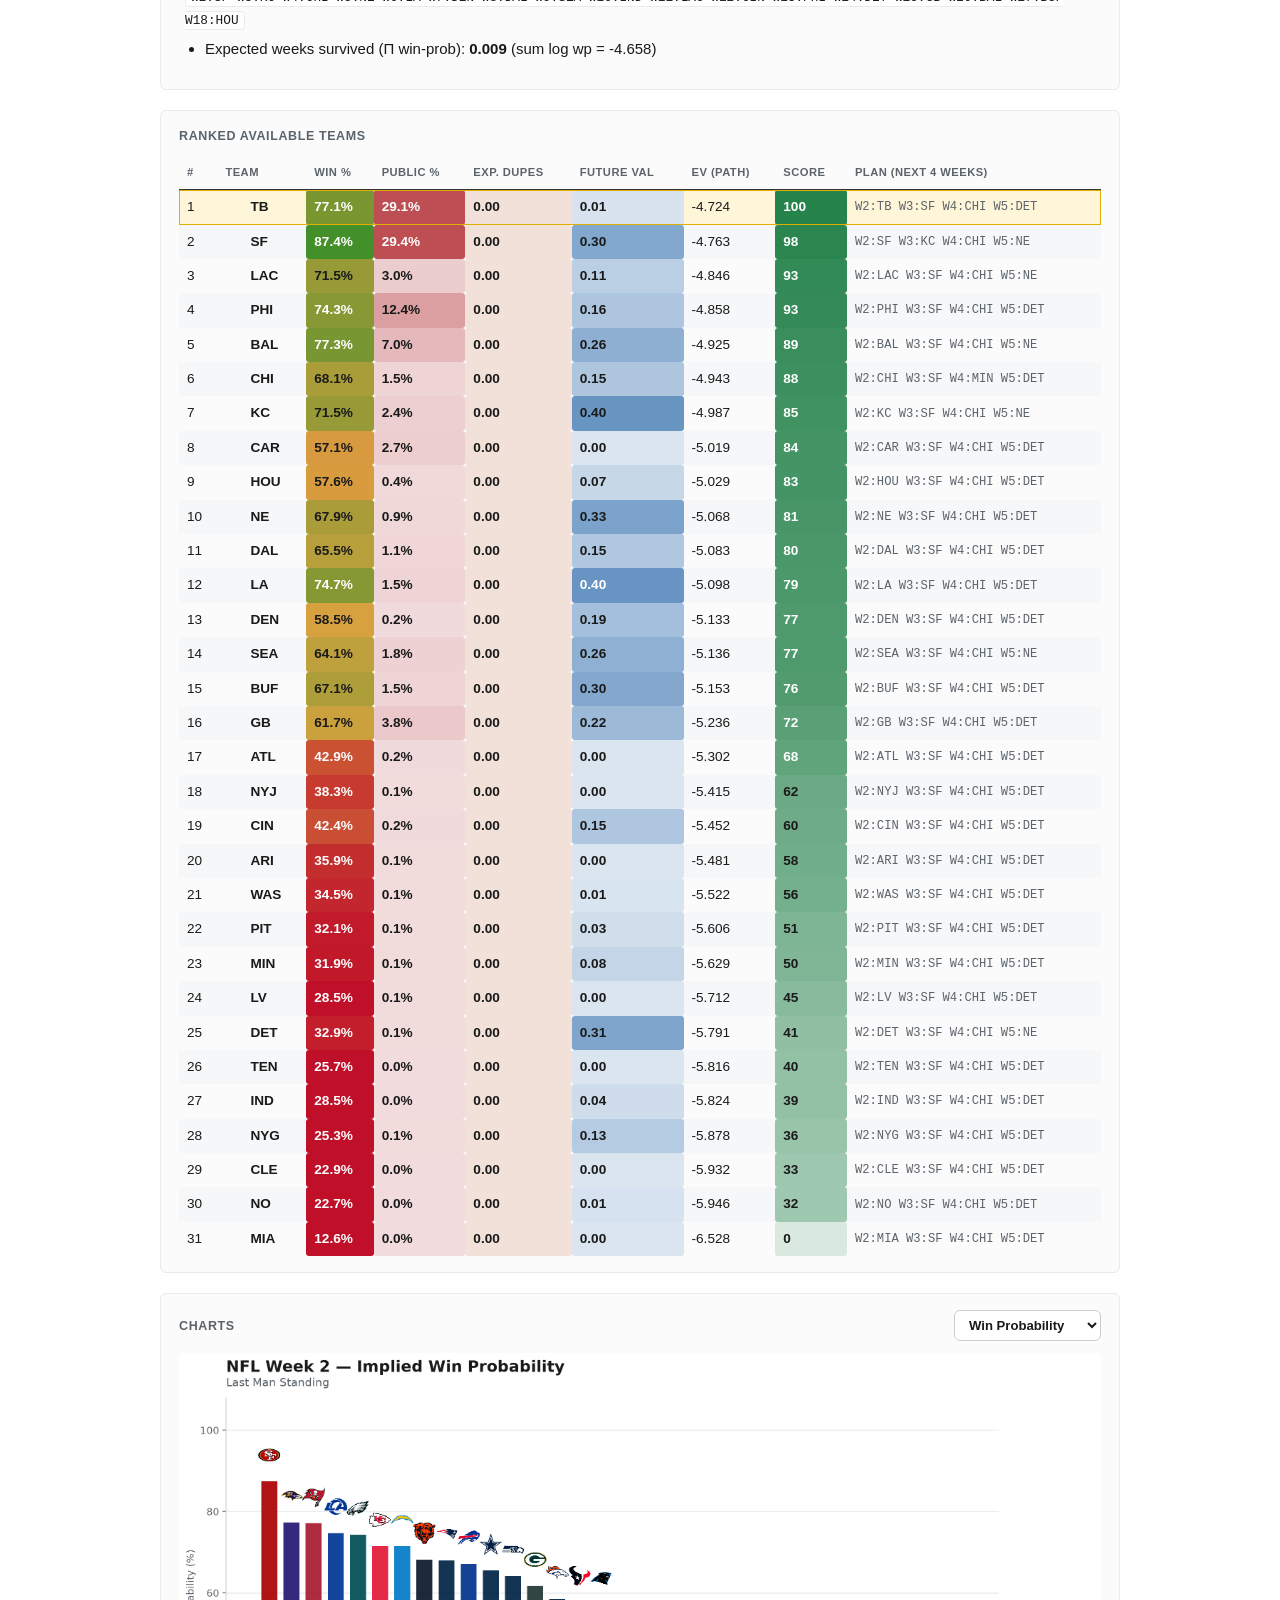
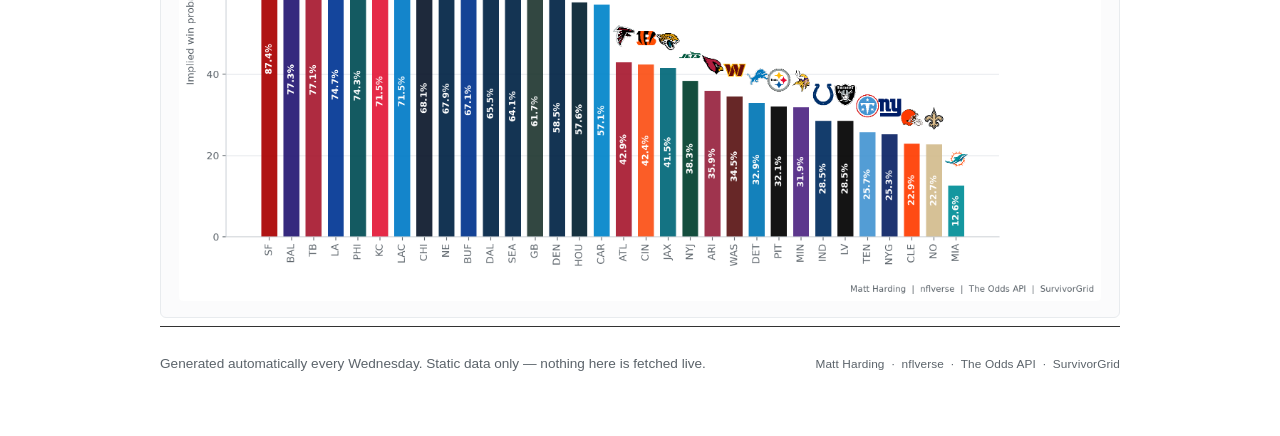
==== commit a9fb9f30: "deploy: 22aff9432e6d975a5e24951017097fce36bd39d5" ====
--- a/index.html
+++ b/index.html
@@ -19,6 +19,7 @@
       <div class="grid-2">
         <div class="panel">
           <h3>Public Pick Distribution <span class="muted" id="pct-source"></span></h3>
+          <div class="col-labels"><span></span><span>Team</span><span></span><span class="r">Public %</span></div>
           <div id="pct-bars" class="bars"></div>
         </div>
         <div class="panel">
@@ -34,12 +35,15 @@
         </div>
       </div>
 
-      <div class="chart-viewer">
-        <div class="chart-viewer-head">
-          <h3>Charts</h3>
-          <select id="shared-chart-select"></select>
+      <div class="grid-2 chart-pair">
+        <div class="chart-pane">
+          <h3>Teams Remaining</h3>
+          <img id="chart-teams-remaining" alt="Teams remaining chart" loading="lazy">
         </div>
-        <img id="shared-chart-img" alt="Chart" loading="lazy">
+        <div class="chart-pane">
+          <h3>Win Probability</h3>
+          <img id="chart-win-probability" alt="Win probability chart" loading="lazy">
+        </div>
       </div>
     </section>
 
--- a/style.css
+++ b/style.css
@@ -53,9 +53,23 @@
 .panel + .panel{ border-left: 1px solid var(--line); padding-left: 20px; }
 @media (max-width: 640px){ .panel + .panel{ border-left: none; padding-left: 0; border-top: 1px solid var(--line); padding-top: 16px; } }
 
-.bars{ display: flex; flex-direction: column; gap: 7px; }
-.bar-row{ display: grid; grid-template-columns: 22px 38px 1fr 40px; align-items: center; gap: 8px; font-size: .82rem; }
-.bar-row .logo{ width: 20px; height: 20px; object-fit: contain; }
+/* Both League-wide panels get the same two-line header (title, then a
+   column-label row) so their N-th data row lands at the same Y in both --
+   the bars panel previously had only a title, one header line short of the
+   table, so every row below it crept out of alignment with its table row. */
+.panel h3{ margin: 0 0 10px; }
+.col-labels{
+  display: grid; grid-template-columns: 22px 38px 1fr 40px; gap: 8px;
+  padding-bottom: 8px; border-bottom: 1.5px solid var(--divider);
+  color: var(--ink-muted); font-weight: 700; font-size: .7rem; text-transform: uppercase; letter-spacing: .04em;
+}
+.col-labels .r{ text-align: right; }
+.bars{ display: flex; flex-direction: column; }
+.bar-row{
+  display: grid; grid-template-columns: 22px 38px 1fr 40px; align-items: center; gap: 8px;
+  font-size: .85rem; padding: 7px 0;
+}
+.bar-row .logo{ width: 18px; height: 18px; object-fit: contain; }
 .bar-row .abbr{ font-weight: 700; font-variant-numeric: tabular-nums; }
 .bar-track{ background: var(--line); border-radius: 2px; height: 11px; overflow: hidden; }
 .bar-fill{ display: block; height: 100%; opacity: .92; } /* span is inline by default -- width is a no-op without this */
@@ -68,6 +82,7 @@
   color: var(--ink-muted); font-weight: 700; font-size: .7rem; text-transform: uppercase;
   letter-spacing: .04em; border-bottom: 1.5px solid var(--divider); padding-bottom: 8px;
 }
+#league-table td:first-child, #league-table th:first-child{ padding-left: 0; }
 tbody tr:nth-child(even){ background: var(--stripe); }
 tbody tr.is-rec{ background: var(--rec-bg); outline: 1.5px solid var(--rec-border); outline-offset: -1.5px; }
 td.team-cell{ display: flex; align-items: center; gap: 7px; font-weight: 700; }
@@ -80,6 +95,10 @@
   border-radius: 6px; padding: 16px 18px;
 }
 .table-panel:empty{ display: none; }
+
+.chart-pair{ margin-top: 20px; }
+.chart-pane h3{ padding-bottom: 8px; border-bottom: 1.5px solid var(--divider); }
+.chart-pane img{ display: block; width: 100%; height: auto; border-radius: 4px; background: #fff; border: 1px solid var(--line); }
 
 .chart-viewer{
   margin-top: 20px; background: var(--surface); border: 1px solid var(--line);
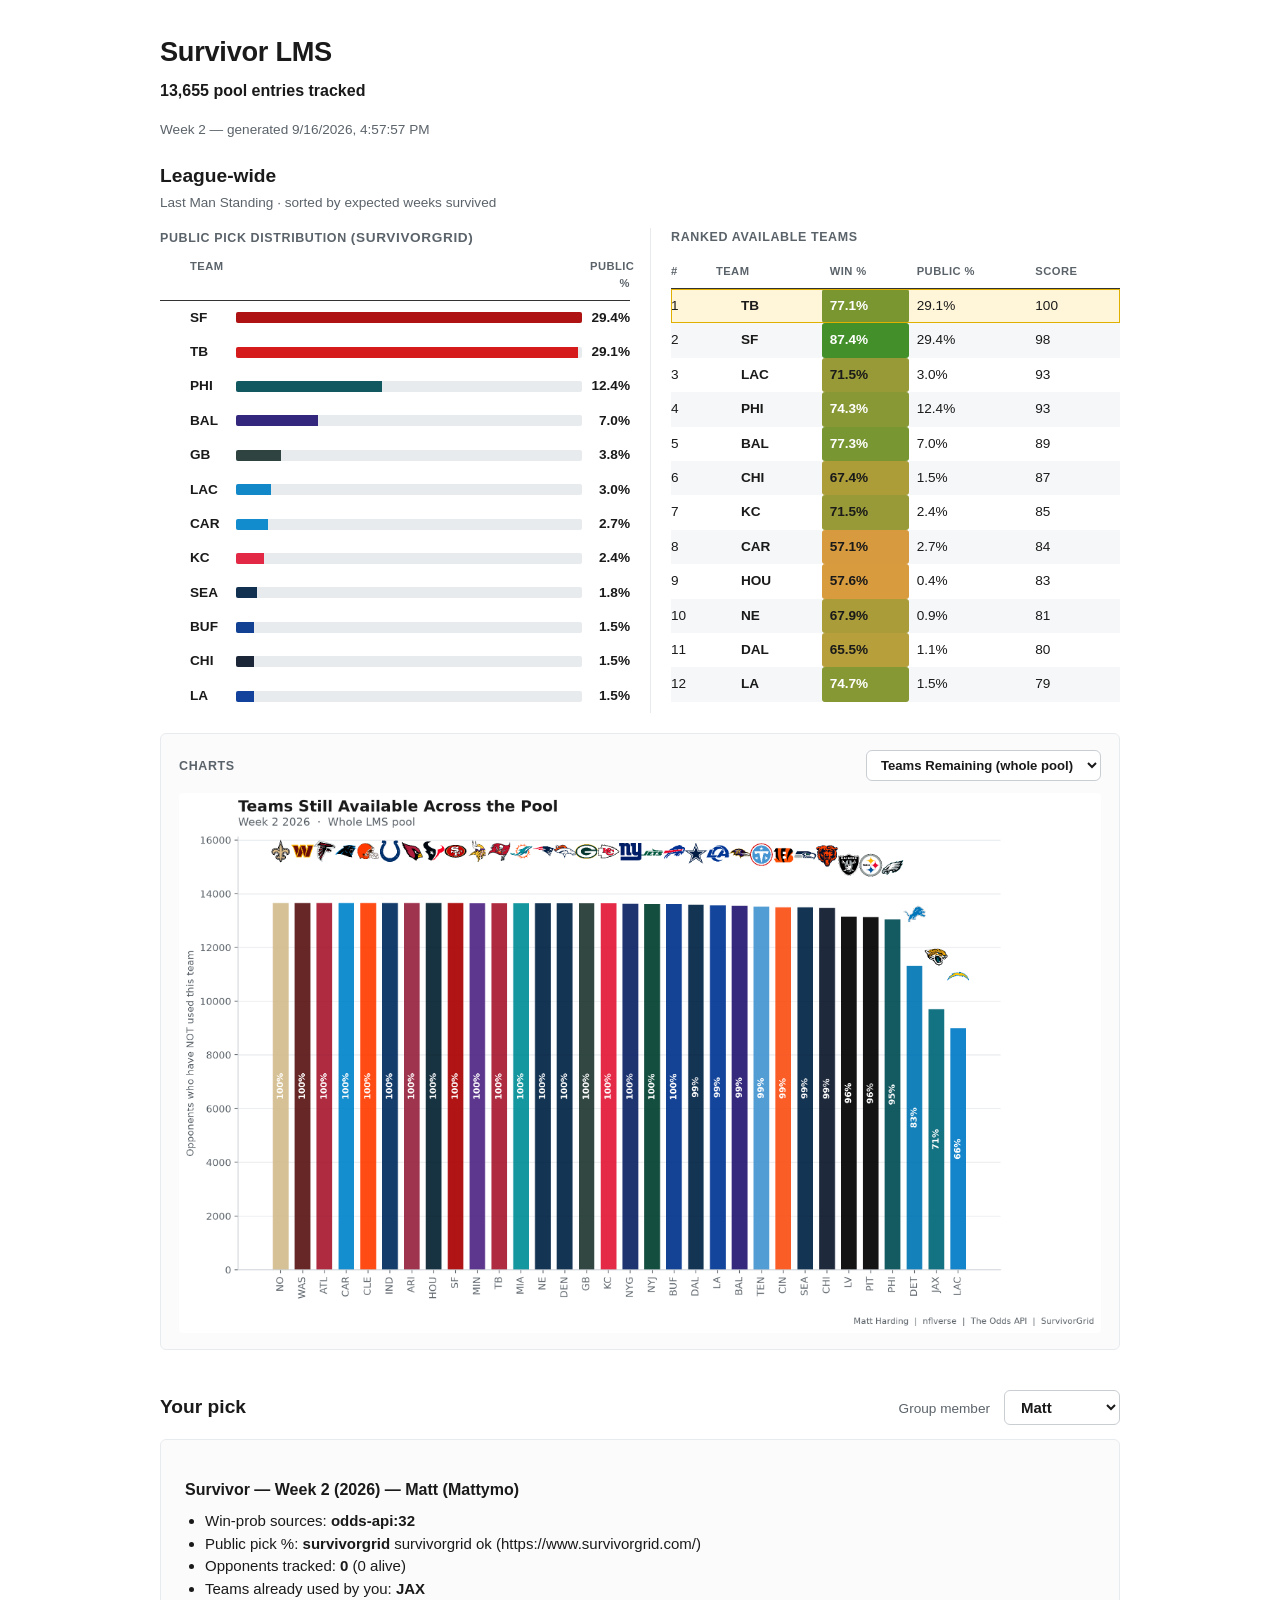
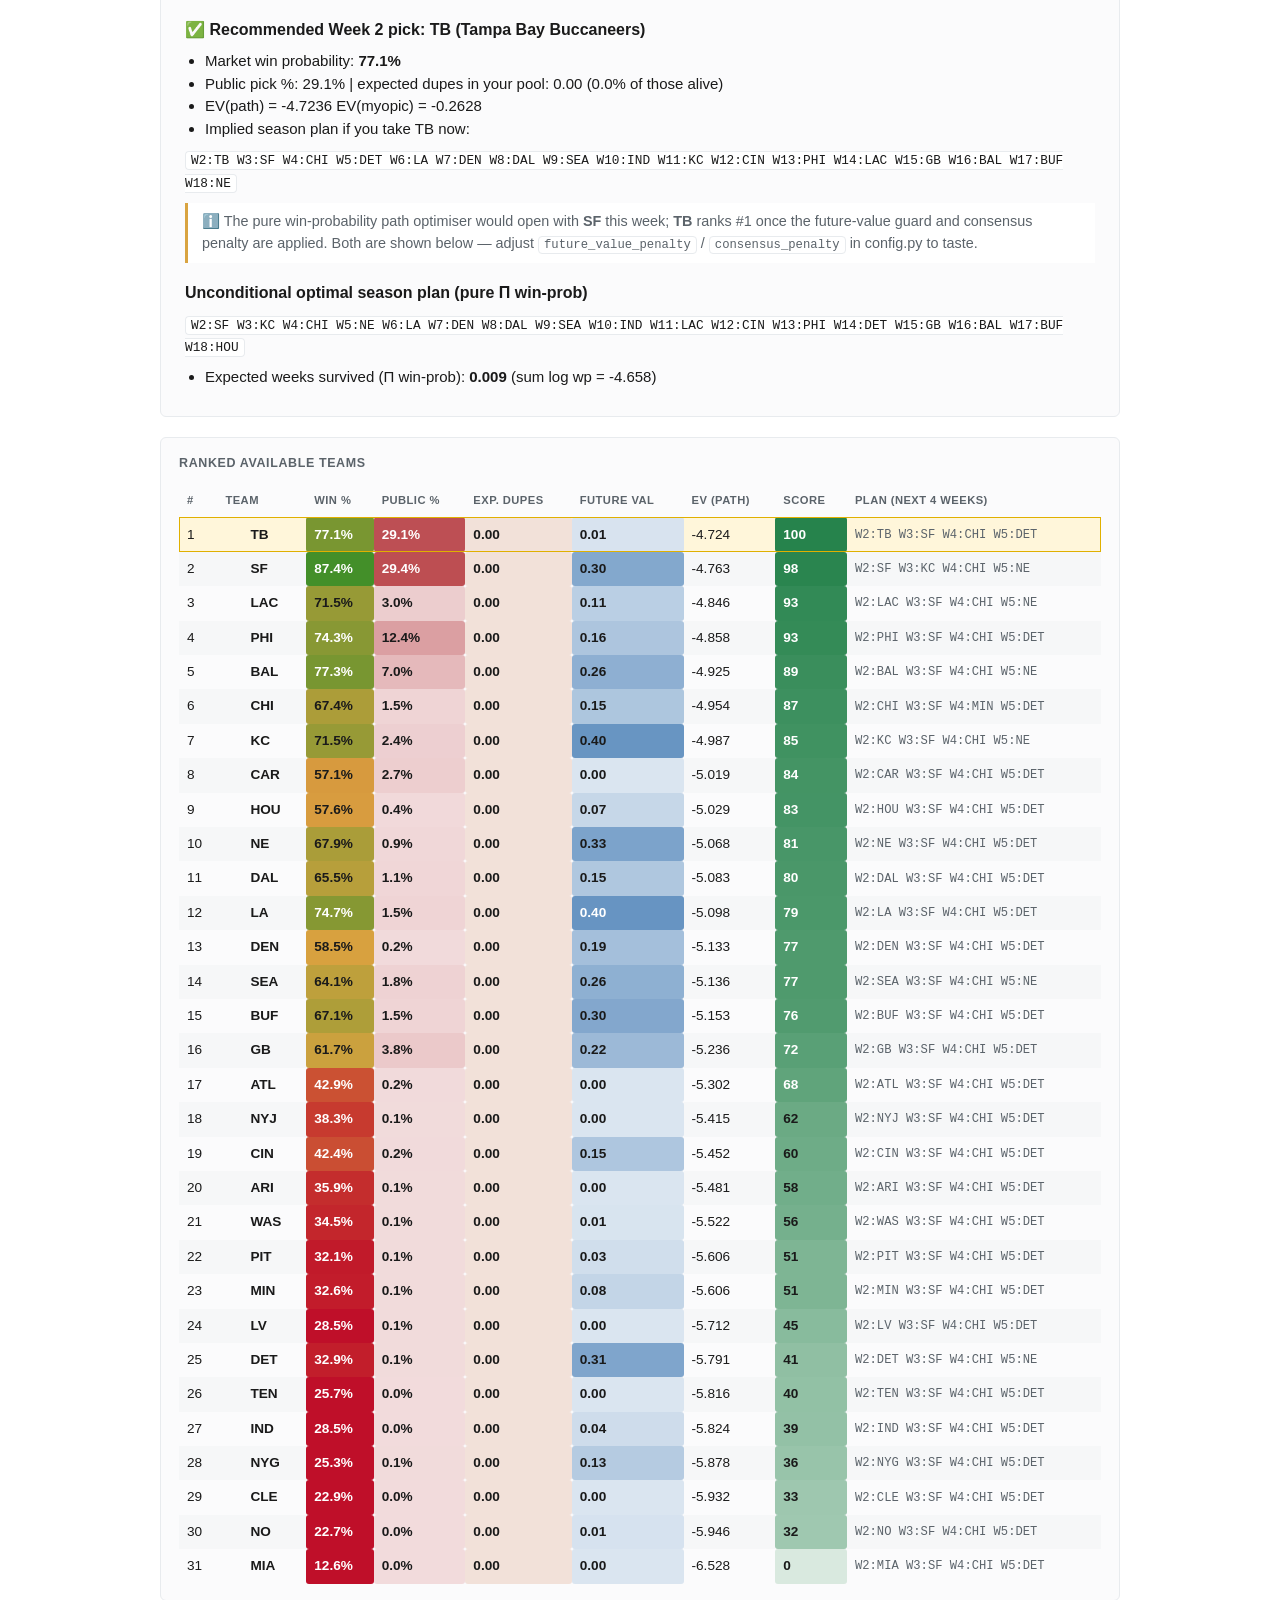
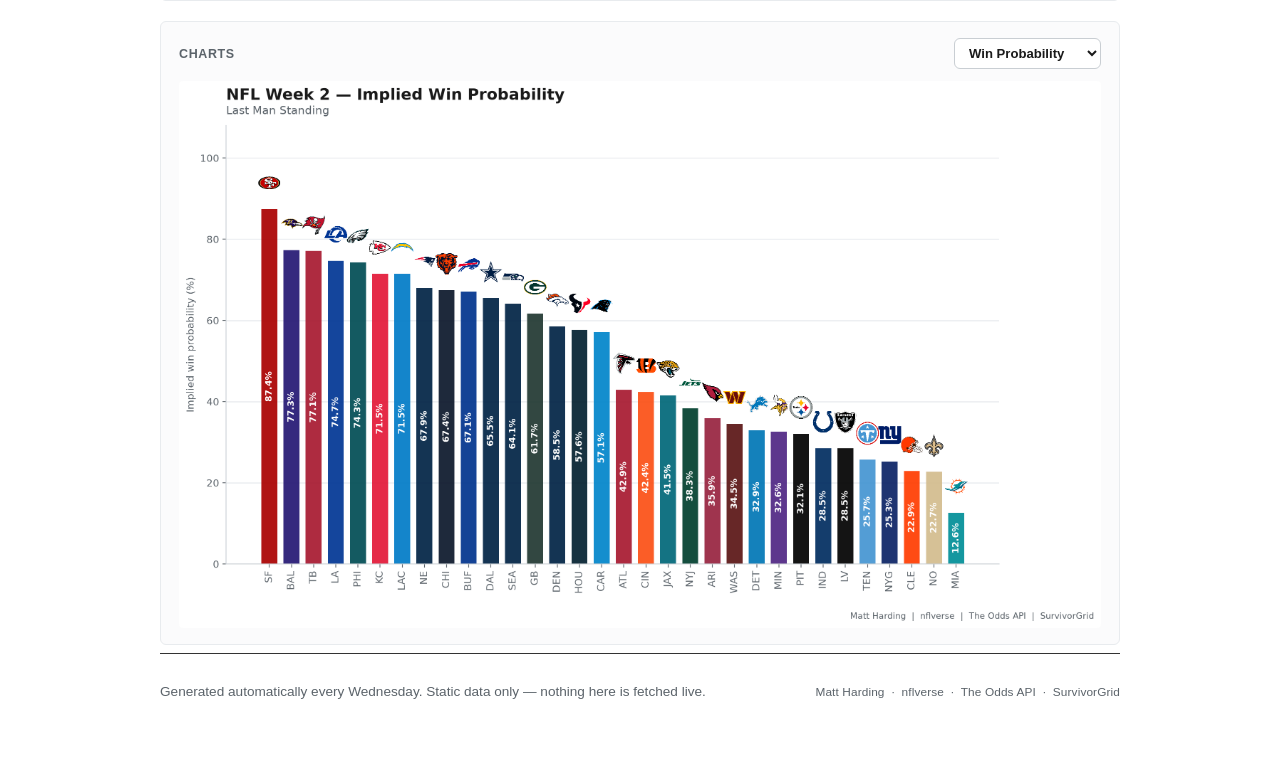
==== commit 8b186761: "deploy: 357a3e6a64c4fab27be72aaf9e06b316f86c3fb4" ====
--- a/index.html
+++ b/index.html
@@ -9,6 +9,7 @@
 <body>
   <header class="page-header">
     <h1>Survivor LMS</h1>
+    <p id="pool-size" class="pool-size"></p>
     <p id="week-line" class="muted">Loading…</p>
   </header>
 
@@ -35,15 +36,12 @@
         </div>
       </div>
 
-      <div class="grid-2 chart-pair">
-        <div class="chart-pane">
-          <h3>Teams Remaining</h3>
-          <img id="chart-teams-remaining" alt="Teams remaining chart" loading="lazy">
+      <div class="chart-viewer">
+        <div class="chart-viewer-head">
+          <h3>Charts</h3>
+          <select id="shared-chart-select"></select>
         </div>
-        <div class="chart-pane">
-          <h3>Win Probability</h3>
-          <img id="chart-win-probability" alt="Win probability chart" loading="lazy">
-        </div>
+        <img id="shared-chart-img" alt="Chart" loading="lazy">
       </div>
     </section>
 
--- a/style.css
+++ b/style.css
@@ -45,6 +45,7 @@
   display: flex; justify-content: space-between; align-items: baseline; gap: 12px; flex-wrap: wrap;
 }
 .caption{ font-size: .74rem; color: var(--ink-muted); letter-spacing: .01em; }
+.pool-size{ margin: 2px 0 0; font-size: 1rem; font-weight: 700; color: var(--ink); }
 
 .grid-2{ display: grid; grid-template-columns: 1fr 1fr; gap: 20px; }
 @media (max-width: 640px){ .grid-2{ grid-template-columns: 1fr; } }
@@ -96,10 +97,6 @@
 }
 .table-panel:empty{ display: none; }
 
-.chart-pair{ margin-top: 20px; }
-.chart-pane h3{ padding-bottom: 8px; border-bottom: 1.5px solid var(--divider); }
-.chart-pane img{ display: block; width: 100%; height: auto; border-radius: 4px; background: #fff; border: 1px solid var(--line); }
-
 .chart-viewer{
   margin-top: 20px; background: var(--surface); border: 1px solid var(--line);
   border-radius: 6px; padding: 16px 18px;
